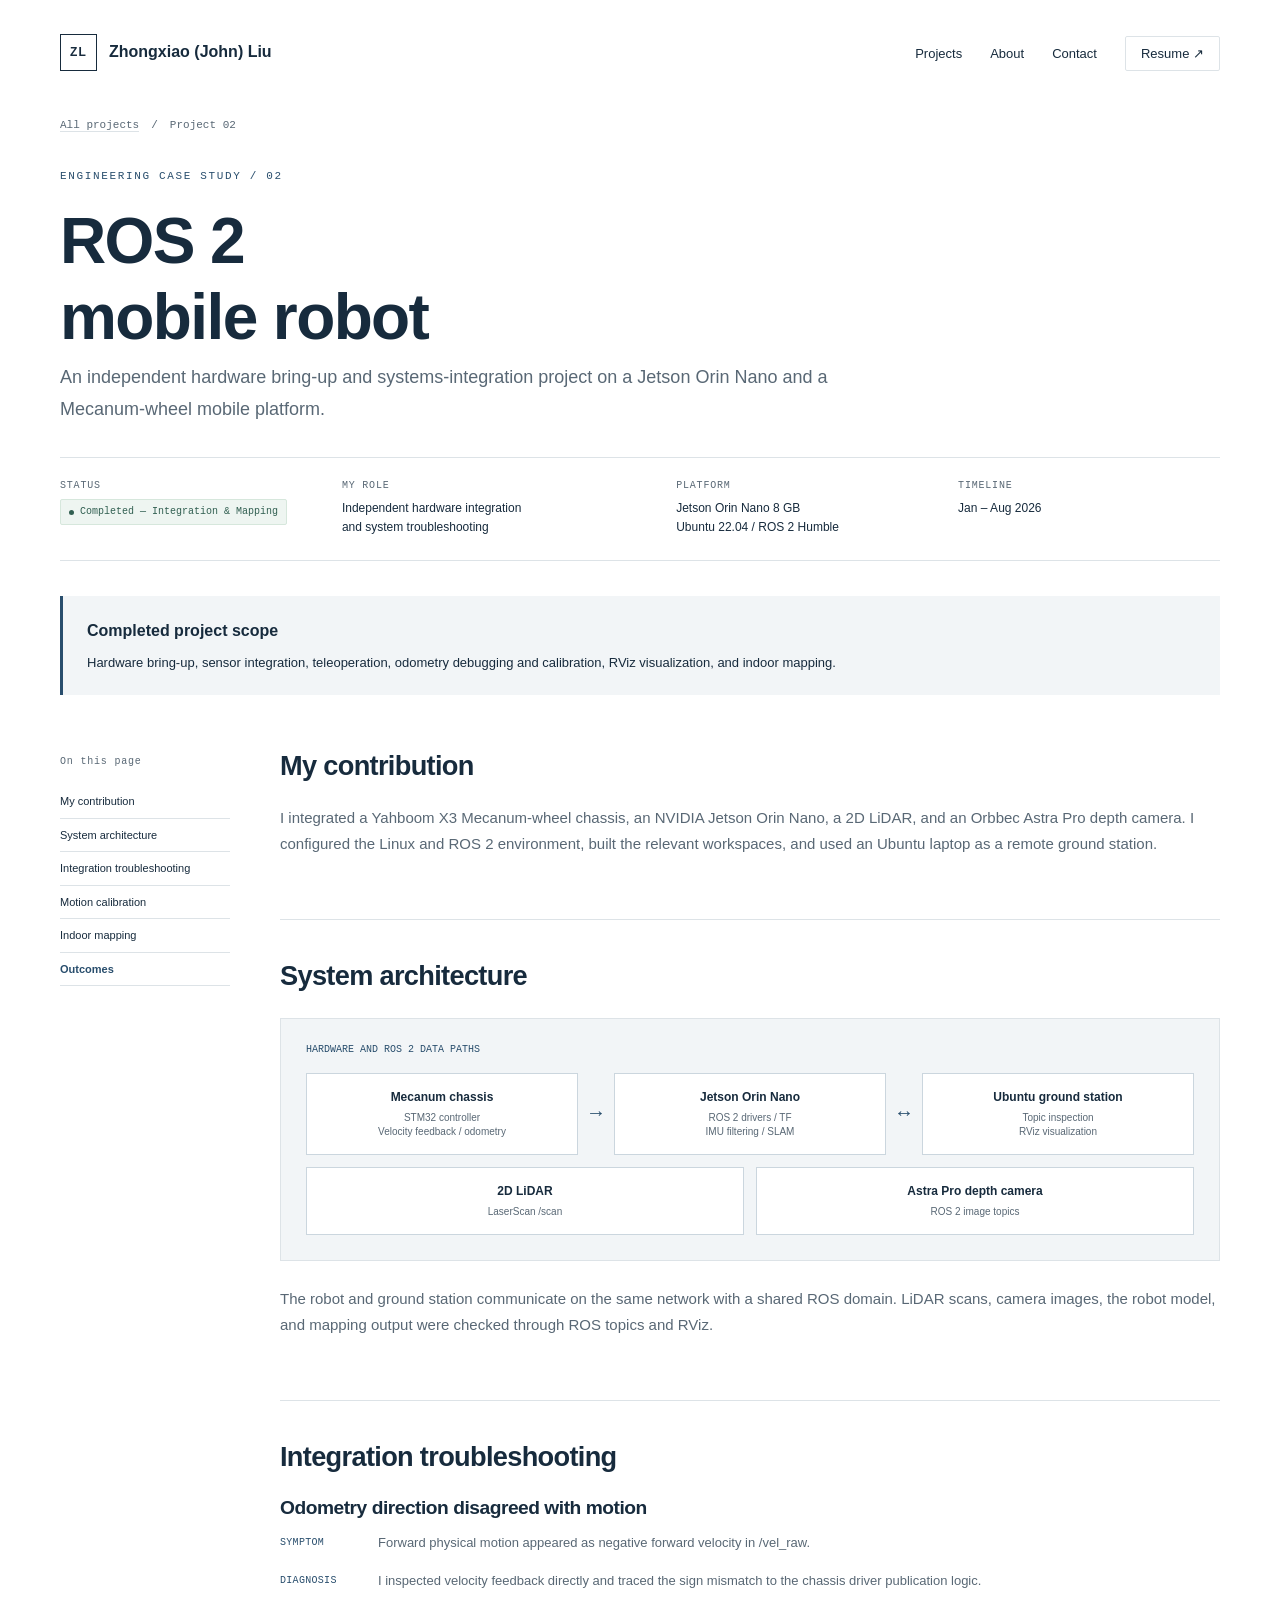
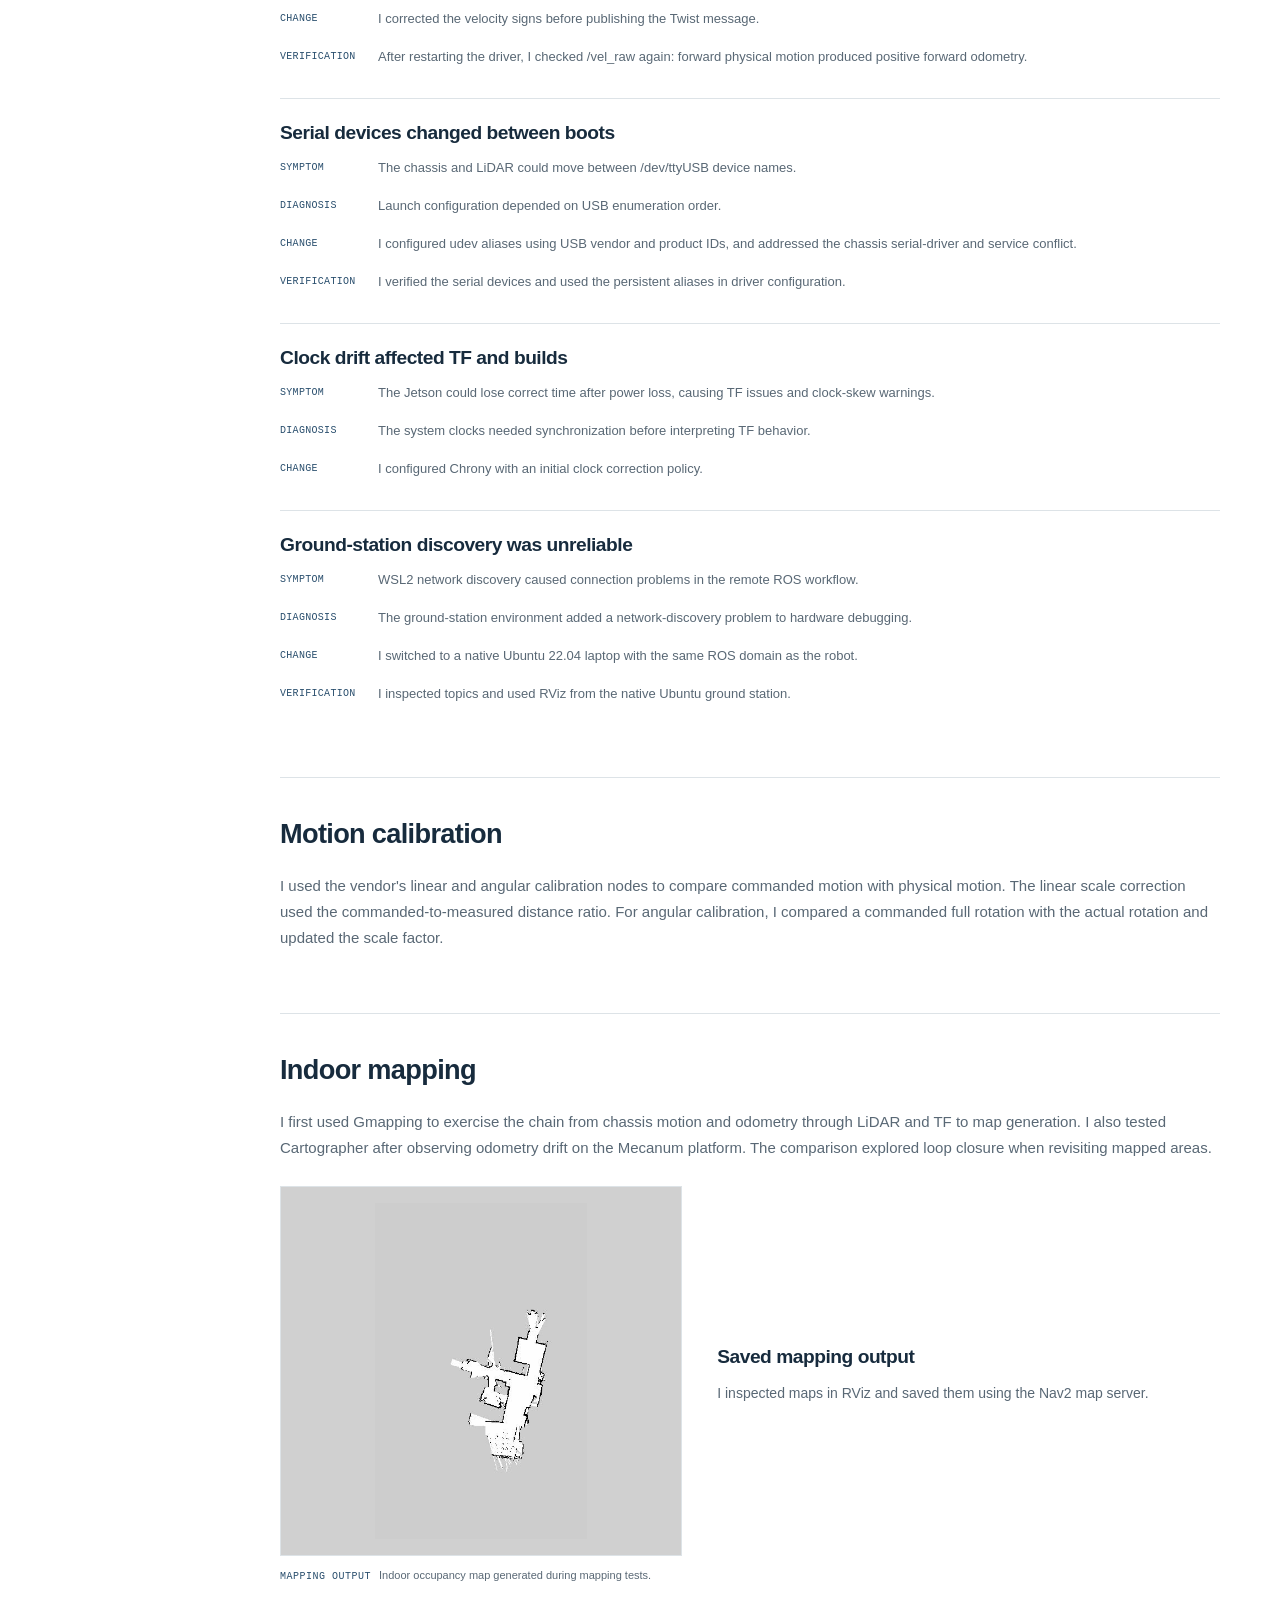
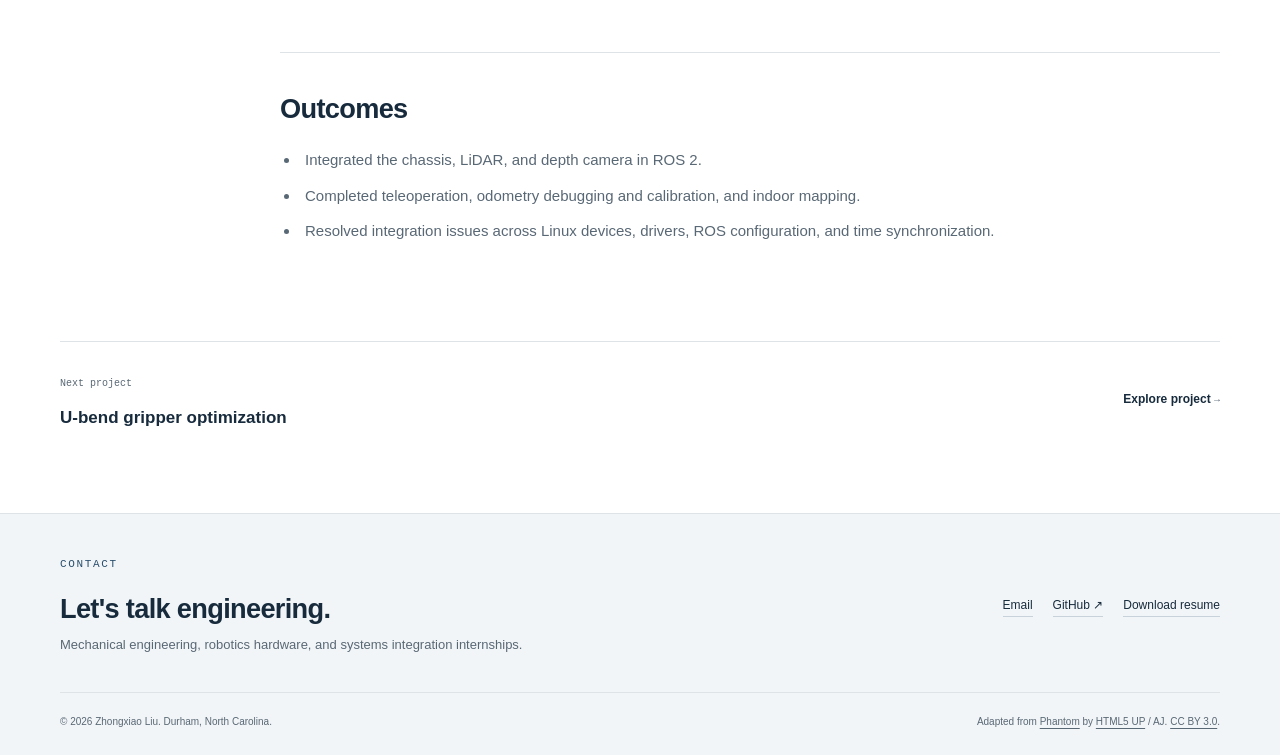
==== ros-mobile-robot.html @ 28c9bb77 "Initial webpage Initial personal webpage" ====
<!DOCTYPE html>
<!-- Adapted from Phantom by HTML5 UP / AJ. CC BY 3.0. See LICENSE.txt. -->
<html lang="en">
<head>
  <meta charset="utf-8">
  <meta name="viewport" content="width=device-width, initial-scale=1">
  <meta name="description" content="Independent Jetson and ROS 2 hardware integration, odometry troubleshooting, motion calibration, and indoor SLAM. Bring-up and mapping completed.">
  <meta name="theme-color" content="#172b3d">
  <title>ROS 2 Mobile Robot | Zhongxiao Liu</title>
  <link rel="icon" type="image/svg+xml" href="assets/images/favicon.svg">
  <link rel="stylesheet" href="assets/css/main.css">
  <link rel="stylesheet" href="assets/css/portfolio.css">
  <noscript><link rel="stylesheet" href="assets/css/noscript.css"></noscript>
</head>
<body class="is-preload">
<a class="skip-link" href="#main">Skip to content</a>
<div id="wrapper">
  <header id="header"><div class="inner">
    <a href="index.html" class="logo" aria-label="Zhongxiao Liu, home"><span class="monogram" aria-hidden="true">ZL</span><span>Zhongxiao (John) Liu</span></a>
    <nav aria-label="Main navigation"><ul>
      <li class="desktop-link"><a href="index.html#projects">Projects</a></li>
      <li class="desktop-link"><a href="index.html#about">About</a></li>
      <li class="desktop-link"><a href="#contact">Contact</a></li>
      <li><a class="resume-link" href="Zhongxiao-Liu-Resume.pdf" target="_blank" rel="noopener">Resume <span aria-hidden="true">↗</span></a></li>
      <li class="mobile-menu"><a href="#menu">Menu</a></li>
    </ul></nav>
  </div></header>
  <nav id="menu" aria-label="Mobile navigation"><h2>Explore</h2><ul>
    <li><a href="index.html#projects">Selected projects</a></li><li><a href="safety-valve.html">Safety valve test platform</a></li>
    <li><a href="ros-mobile-robot.html">ROS 2 mobile robot</a></li><li><a href="u-bend-gripper.html">U-bend gripper optimization</a></li>
    <li><a href="safestep.html">SafeStep</a></li><li><a href="index.html#about">About</a></li>
    <li><a href="mailto:zhongxiao.liu@duke.edu">Email me</a></li>
  </ul></nav>
  <main id="main"><div class="inner"><div class="breadcrumb"><a href="index.html#projects">All projects</a><span aria-hidden="true">/</span><span>Project 02</span></div><header class="case-heading"><span class="eyebrow">Engineering case study / 02</span><h1>ROS 2<br>mobile robot</h1><p>An independent hardware bring-up and systems-integration project on a Jetson Orin Nano and a Mecanum-wheel mobile platform.</p></header><dl class="project-facts"><div><dt>Status</dt><dd><span class="status">Completed — Integration &amp; Mapping</span></dd></div><div><dt>My role</dt><dd>Independent hardware integration<br>and system troubleshooting</dd></div><div><dt>Platform</dt><dd>Jetson Orin Nano 8 GB<br>Ubuntu 22.04 / ROS 2 Humble</dd></div><div><dt>Timeline</dt><dd>Jan – Aug 2026</dd></div></dl><div class="note"><strong>Completed project scope</strong><p>Hardware bring-up, sensor integration, teleoperation, odometry debugging and calibration, RViz visualization, and indoor mapping.</p></div><div class="case-layout"><aside class="case-nav" aria-label="On this page"><span>On this page</span><a href="#contribution">My contribution</a><a href="#architecture">System architecture</a><a href="#debugging">Integration troubleshooting</a><a href="#calibration">Motion calibration</a><a href="#mapping">Indoor mapping</a><a href="#outcome">Outcomes</a></aside><div class="case-body"><section id="contribution" class="case-section"><h2>My contribution</h2><p>I integrated a Yahboom X3 Mecanum-wheel chassis, an NVIDIA Jetson Orin Nano, a 2D LiDAR, and an Orbbec Astra Pro depth camera. I configured the Linux and ROS 2 environment, built the relevant workspaces, and used an Ubuntu laptop as a remote ground station.</p></section><section id="architecture" class="case-section"><h2>System architecture</h2><div class="architecture"><div class="architecture-label">HARDWARE AND ROS 2 DATA PATHS</div><div class="system-flow"><div class="system-node"><strong>Mecanum chassis</strong><span>STM32 controller<br>Velocity feedback / odometry</span></div><span class="flow-separator" aria-hidden="true">→</span><div class="system-node"><strong>Jetson Orin Nano</strong><span>ROS 2 drivers / TF<br>IMU filtering / SLAM</span></div><span class="flow-separator" aria-hidden="true">↔</span><div class="system-node"><strong>Ubuntu ground station</strong><span>Topic inspection<br>RViz visualization</span></div></div><div class="system-flow" style="margin-top:12px"><div class="system-node"><strong>2D LiDAR</strong><span>LaserScan /scan</span></div><div class="system-node"><strong>Astra Pro depth camera</strong><span>ROS 2 image topics</span></div></div></div><p>The robot and ground station communicate on the same network with a shared ROS domain. LiDAR scans, camera images, the robot model, and mapping output were checked through ROS topics and RViz.</p></section><section id="debugging" class="case-section"><h2>Integration troubleshooting</h2><article class="debug-step"><h3>Odometry direction disagreed with motion</h3><dl><dt>Symptom</dt><dd>Forward physical motion appeared as negative forward velocity in /vel_raw.</dd><dt>Diagnosis</dt><dd>I inspected velocity feedback directly and traced the sign mismatch to the chassis driver publication logic.</dd><dt>Change</dt><dd>I corrected the velocity signs before publishing the Twist message.</dd><dt>Verification</dt><dd>After restarting the driver, I checked /vel_raw again: forward physical motion produced positive forward odometry.</dd></dl></article><article class="debug-step"><h3>Serial devices changed between boots</h3><dl><dt>Symptom</dt><dd>The chassis and LiDAR could move between /dev/ttyUSB device names.</dd><dt>Diagnosis</dt><dd>Launch configuration depended on USB enumeration order.</dd><dt>Change</dt><dd>I configured udev aliases using USB vendor and product IDs, and addressed the chassis serial-driver and service conflict.</dd><dt>Verification</dt><dd>I verified the serial devices and used the persistent aliases in driver configuration.</dd></dl></article><article class="debug-step"><h3>Clock drift affected TF and builds</h3><dl><dt>Symptom</dt><dd>The Jetson could lose correct time after power loss, causing TF issues and clock-skew warnings.</dd><dt>Diagnosis</dt><dd>The system clocks needed synchronization before interpreting TF behavior.</dd><dt>Change</dt><dd>I configured Chrony with an initial clock correction policy.</dd></dl></article><article class="debug-step"><h3>Ground-station discovery was unreliable</h3><dl><dt>Symptom</dt><dd>WSL2 network discovery caused connection problems in the remote ROS workflow.</dd><dt>Diagnosis</dt><dd>The ground-station environment added a network-discovery problem to hardware debugging.</dd><dt>Change</dt><dd>I switched to a native Ubuntu 22.04 laptop with the same ROS domain as the robot.</dd><dt>Verification</dt><dd>I inspected topics and used RViz from the native Ubuntu ground station.</dd></dl></article></section><section id="calibration" class="case-section"><h2>Motion calibration</h2><p>I used the vendor's linear and angular calibration nodes to compare commanded motion with physical motion. The linear scale correction used the commanded-to-measured distance ratio. For angular calibration, I compared a commanded full rotation with the actual rotation and updated the scale factor.</p></section><section id="mapping" class="case-section"><h2>Indoor mapping</h2><p>I first used Gmapping to exercise the chain from chassis motion and odometry through LiDAR and TF to map generation. I also tested Cartographer after observing odometry drift on the Mecanum platform. The comparison explored loop closure when revisiting mapped areas.</p><div class="map-result"><figure class=""><a class="image-frame" href="assets/images/indoor-map.jpg" data-lightbox aria-label="Enlarge: Saved grayscale occupancy map from the indoor robot mapping project"><img src="assets/images/indoor-map.jpg" alt="Saved grayscale occupancy map from the indoor robot mapping project" loading="lazy" decoding="async"></a><figcaption><span class="evidence-label">Mapping output</span>Indoor occupancy map generated during mapping tests.</figcaption></figure><div><h3>Saved mapping output</h3><p>I inspected maps in RViz and saved them using the Nav2 map server.</p></div></div></section><section id="outcome" class="case-section"><h2>Outcomes</h2><ul><li>Integrated the chassis, LiDAR, and depth camera in ROS 2.</li><li>Completed teleoperation, odometry debugging and calibration, and indoor mapping.</li><li>Resolved integration issues across Linux devices, drivers, ROS configuration, and time synchronization.</li></ul></section></div></div><div class="next-project"><div><span>Next project</span><strong>U-bend gripper optimization</strong></div><a href="u-bend-gripper.html">Explore project <span aria-hidden="true">→</span></a></div></div></main>
  <footer id="footer"><div class="inner">
    <div class="footer-main" id="contact"><div><span class="eyebrow">Contact</span><h2>Let's talk engineering.</h2><p>Mechanical engineering, robotics hardware, and systems integration internships.</p></div>
      <div class="footer-links"><a href="mailto:zhongxiao.liu@duke.edu">Email</a><a href="https://github.com/liu-cool-cmd" target="_blank" rel="noopener">GitHub <span aria-hidden="true">↗</span></a><a href="Zhongxiao-Liu-Resume.pdf" download>Download resume</a></div>
    </div>
    <div class="footer-bottom"><span>© 2026 Zhongxiao Liu. Durham, North Carolina.</span><span>Adapted from <a href="https://html5up.net/phantom" target="_blank" rel="noopener">Phantom</a> by <a href="https://html5up.net" target="_blank" rel="noopener">HTML5 UP</a> / AJ. <a href="https://html5up.net/license" target="_blank" rel="noopener">CC BY 3.0</a>.</span></div>
  </div></footer>
</div>
<dialog class="lightbox" aria-label="Expanded project image"><div class="lightbox-content"><button type="button" aria-label="Close expanded image">Close ×</button><img alt=""><p class="lightbox-caption"></p></div></dialog>
<script src="assets/js/jquery.min.js"></script><script src="assets/js/browser.min.js"></script><script src="assets/js/breakpoints.min.js"></script><script src="assets/js/util.js"></script><script src="assets/js/main.js"></script><script src="assets/js/portfolio.js"></script>
</body></html>
---- assets/css/main.css ----
@import url(fontawesome-all.min.css);
/* Original Phantom Google Fonts import disabled for an offline-capable preview. */

/*
	Phantom by HTML5 UP
	html5up.net | @ajlkn
	Free for personal and commercial use under the CCA 3.0 license (html5up.net/license)
*/

html, body, div, span, applet, object,
iframe, h1, h2, h3, h4, h5, h6, p, blockquote,
pre, a, abbr, acronym, address, big, cite,
code, del, dfn, em, img, ins, kbd, q, s, samp,
small, strike, strong, sub, sup, tt, var, b,
u, i, center, dl, dt, dd, ol, ul, li, fieldset,
form, label, legend, table, caption, tbody,
tfoot, thead, tr, th, td, article, aside,
canvas, details, embed, figure, figcaption,
footer, header, hgroup, menu, nav, output, ruby,
section, summary, time, mark, audio, video {
	margin: 0;
	padding: 0;
	border: 0;
	font-size: 100%;
	font: inherit;
	vertical-align: baseline;}

article, aside, details, figcaption, figure,
footer, header, hgroup, menu, nav, section {
	display: block;}

body {
	line-height: 1;
}

ol, ul {
	list-style: none;
}

blockquote, q {
	quotes: none;
}

	blockquote:before, blockquote:after, q:before, q:after {
		content: '';
		content: none;
	}

table {
	border-collapse: collapse;
	border-spacing: 0;
}

body {
	-webkit-text-size-adjust: none;
}

mark {
	background-color: transparent;
	color: inherit;
}

input::-moz-focus-inner {
	border: 0;
	padding: 0;
}

input, select, textarea {
	-moz-appearance: none;
	-webkit-appearance: none;
	-ms-appearance: none;
	appearance: none;
}

/* Basic */

	@-ms-viewport {
		width: device-width;
	}

	body {
		-ms-overflow-style: scrollbar;
	}

	@media screen and (max-width: 480px) {

		html, body {
			min-width: 320px;
		}

	}

	html {
		box-sizing: border-box;
	}

	*, *:before, *:after {
		box-sizing: inherit;
	}

	body {
		background: #ffffff;
	}

		body.is-preload *, body.is-preload *:before, body.is-preload *:after {
			-moz-animation: none !important;
			-webkit-animation: none !important;
			-ms-animation: none !important;
			animation: none !important;
			-moz-transition: none !important;
			-webkit-transition: none !important;
			-ms-transition: none !important;
			transition: none !important;
		}

/* Type */

	body, input, select, textarea {
		color: #585858;
		font-family: "Source Sans Pro", Helvetica, sans-serif;
		font-size: 16pt;
		font-weight: 300;
		line-height: 1.75;
	}

		@media screen and (max-width: 1680px) {

			body, input, select, textarea {
				font-size: 14pt;
			}

		}

		@media screen and (max-width: 1280px) {

			body, input, select, textarea {
				font-size: 12pt;
			}

		}

	a {
		-moz-transition: border-bottom-color 0.2s ease, color 0.2s ease;
		-webkit-transition: border-bottom-color 0.2s ease, color 0.2s ease;
		-ms-transition: border-bottom-color 0.2s ease, color 0.2s ease;
		transition: border-bottom-color 0.2s ease, color 0.2s ease;
		text-decoration: none;
		color: #585858;
		border-bottom: dotted 1px rgba(88, 88, 88, 0.5);
	}

		a:hover {
			border-bottom-color: transparent;
			color: #f2849e !important;
		}

	strong, b {
		font-weight: 900;
	}

	em, i {
		font-style: italic;
	}

	p {
		margin: 0 0 2em 0;
	}

	h1 {
		font-size: 2.75em;
		font-weight: 700;
		line-height: 1.3;
		margin: 0 0 1em 0;
		letter-spacing: -0.035em;
	}

		h1 a {
			color: inherit;
		}

		@media screen and (max-width: 736px) {

			h1 {
				font-size: 2em;
				margin: 0 0 1em 0;
			}

		}

		@media screen and (max-width: 360px) {

			h1 {
				font-size: 1.75em;
			}

		}

	h2, h3, h4, h5, h6 {
		font-weight: 900;
		line-height: 1.5;
		margin: 0 0 2em 0;
		text-transform: uppercase;
		letter-spacing: 0.35em;
	}

		h2 a, h3 a, h4 a, h5 a, h6 a {
			color: inherit;
		}

	h2 {
		font-size: 1.1em;
	}

	h3 {
		font-size: 1em;
	}

	h4 {
		font-size: 0.8em;
	}

	h5 {
		font-size: 0.8em;
	}

	h6 {
		font-size: 0.8em;
	}

	@media screen and (max-width: 980px) {

		h1 br, h2 br, h3 br, h4 br, h5 br, h6 br {
			display: none;
		}

	}

	@media screen and (max-width: 736px) {

		h2 {
			font-size: 1em;
		}

		h3 {
			font-size: 0.8em;
		}

	}

	sub {
		font-size: 0.8em;
		position: relative;
		top: 0.5em;
	}

	sup {
		font-size: 0.8em;
		position: relative;
		top: -0.5em;
	}

	blockquote {
		border-left: solid 4px #c9c9c9;
		font-style: italic;
		margin: 0 0 2em 0;
		padding: 0.5em 0 0.5em 2em;
	}

	code {
		background: rgba(144, 144, 144, 0.075);
		border-radius: 4px;
		border: solid 1px #c9c9c9;
		font-family: "Courier New", monospace;
		font-size: 0.9em;
		margin: 0 0.25em;
		padding: 0.25em 0.65em;
	}

	pre {
		-webkit-overflow-scrolling: touch;
		font-family: "Courier New", monospace;
		font-size: 0.9em;
		margin: 0 0 2em 0;
	}

		pre code {
			display: block;
			line-height: 1.75;
			padding: 1em 1.5em;
			overflow-x: auto;
		}

	hr {
		border: 0;
		border-bottom: solid 1px #c9c9c9;
		margin: 2em 0;
	}

		hr.major {
			margin: 3em 0;
		}

	.align-left {
		text-align: left;
	}

	.align-center {
		text-align: center;
	}

	.align-right {
		text-align: right;
	}

/* Row */

	.row {
		display: flex;
		flex-wrap: wrap;
		box-sizing: border-box;
		align-items: stretch;
	}

		.row > * {
			box-sizing: border-box;
		}

		.row.gtr-uniform > * > :last-child {
			margin-bottom: 0;
		}

		.row.aln-left {
			justify-content: flex-start;
		}

		.row.aln-center {
			justify-content: center;
		}

		.row.aln-right {
			justify-content: flex-end;
		}

		.row.aln-top {
			align-items: flex-start;
		}

		.row.aln-middle {
			align-items: center;
		}

		.row.aln-bottom {
			align-items: flex-end;
		}

		.row > .imp {
			order: -1;
		}

		.row > .col-1 {
			width: 8.33333%;
		}

		.row > .off-1 {
			margin-left: 8.33333%;
		}

		.row > .col-2 {
			width: 16.66667%;
		}

		.row > .off-2 {
			margin-left: 16.66667%;
		}

		.row > .col-3 {
			width: 25%;
		}

		.row > .off-3 {
			margin-left: 25%;
		}

		.row > .col-4 {
			width: 33.33333%;
		}

		.row > .off-4 {
			margin-left: 33.33333%;
		}

		.row > .col-5 {
			width: 41.66667%;
		}

		.row > .off-5 {
			margin-left: 41.66667%;
		}

		.row > .col-6 {
			width: 50%;
		}

		.row > .off-6 {
			margin-left: 50%;
		}

		.row > .col-7 {
			width: 58.33333%;
		}

		.row > .off-7 {
			margin-left: 58.33333%;
		}

		.row > .col-8 {
			width: 66.66667%;
		}

		.row > .off-8 {
			margin-left: 66.66667%;
		}

		.row > .col-9 {
			width: 75%;
		}

		.row > .off-9 {
			margin-left: 75%;
		}

		.row > .col-10 {
			width: 83.33333%;
		}

		.row > .off-10 {
			margin-left: 83.33333%;
		}

		.row > .col-11 {
			width: 91.66667%;
		}

		.row > .off-11 {
			margin-left: 91.66667%;
		}

		.row > .col-12 {
			width: 100%;
		}

		.row > .off-12 {
			margin-left: 100%;
		}

		.row.gtr-0 {
			margin-top: 0;
			margin-left: 0em;
		}

			.row.gtr-0 > * {
				padding: 0 0 0 0em;
			}

			.row.gtr-0.gtr-uniform {
				margin-top: 0em;
			}

				.row.gtr-0.gtr-uniform > * {
					padding-top: 0em;
				}

		.row.gtr-25 {
			margin-top: 0;
			margin-left: -0.5em;
		}

			.row.gtr-25 > * {
				padding: 0 0 0 0.5em;
			}

			.row.gtr-25.gtr-uniform {
				margin-top: -0.5em;
			}

				.row.gtr-25.gtr-uniform > * {
					padding-top: 0.5em;
				}

		.row.gtr-50 {
			margin-top: 0;
			margin-left: -1em;
		}

			.row.gtr-50 > * {
				padding: 0 0 0 1em;
			}

			.row.gtr-50.gtr-uniform {
				margin-top: -1em;
			}

				.row.gtr-50.gtr-uniform > * {
					padding-top: 1em;
				}

		.row {
			margin-top: 0;
			margin-left: -2em;
		}

			.row > * {
				padding: 0 0 0 2em;
			}

			.row.gtr-uniform {
				margin-top: -2em;
			}

				.row.gtr-uniform > * {
					padding-top: 2em;
				}

		.row.gtr-150 {
			margin-top: 0;
			margin-left: -3em;
		}

			.row.gtr-150 > * {
				padding: 0 0 0 3em;
			}

			.row.gtr-150.gtr-uniform {
				margin-top: -3em;
			}

				.row.gtr-150.gtr-uniform > * {
					padding-top: 3em;
				}

		.row.gtr-200 {
			margin-top: 0;
			margin-left: -4em;
		}

			.row.gtr-200 > * {
				padding: 0 0 0 4em;
			}

			.row.gtr-200.gtr-uniform {
				margin-top: -4em;
			}

				.row.gtr-200.gtr-uniform > * {
					padding-top: 4em;
				}

		@media screen and (max-width: 1680px) {

			.row {
				display: flex;
				flex-wrap: wrap;
				box-sizing: border-box;
				align-items: stretch;
			}

				.row > * {
					box-sizing: border-box;
				}

				.row.gtr-uniform > * > :last-child {
					margin-bottom: 0;
				}

				.row.aln-left {
					justify-content: flex-start;
				}

				.row.aln-center {
					justify-content: center;
				}

				.row.aln-right {
					justify-content: flex-end;
				}

				.row.aln-top {
					align-items: flex-start;
				}

				.row.aln-middle {
					align-items: center;
				}

				.row.aln-bottom {
					align-items: flex-end;
				}

				.row > .imp-xlarge {
					order: -1;
				}

				.row > .col-1-xlarge {
					width: 8.33333%;
				}

				.row > .off-1-xlarge {
					margin-left: 8.33333%;
				}

				.row > .col-2-xlarge {
					width: 16.66667%;
				}

				.row > .off-2-xlarge {
					margin-left: 16.66667%;
				}

				.row > .col-3-xlarge {
					width: 25%;
				}

				.row > .off-3-xlarge {
					margin-left: 25%;
				}

				.row > .col-4-xlarge {
					width: 33.33333%;
				}

				.row > .off-4-xlarge {
					margin-left: 33.33333%;
				}

				.row > .col-5-xlarge {
					width: 41.66667%;
				}

				.row > .off-5-xlarge {
					margin-left: 41.66667%;
				}

				.row > .col-6-xlarge {
					width: 50%;
				}

				.row > .off-6-xlarge {
					margin-left: 50%;
				}

				.row > .col-7-xlarge {
					width: 58.33333%;
				}

				.row > .off-7-xlarge {
					margin-left: 58.33333%;
				}

				.row > .col-8-xlarge {
					width: 66.66667%;
				}

				.row > .off-8-xlarge {
					margin-left: 66.66667%;
				}

				.row > .col-9-xlarge {
					width: 75%;
				}

				.row > .off-9-xlarge {
					margin-left: 75%;
				}

				.row > .col-10-xlarge {
					width: 83.33333%;
				}

				.row > .off-10-xlarge {
					margin-left: 83.33333%;
				}

				.row > .col-11-xlarge {
					width: 91.66667%;
				}

				.row > .off-11-xlarge {
					margin-left: 91.66667%;
				}

				.row > .col-12-xlarge {
					width: 100%;
				}

				.row > .off-12-xlarge {
					margin-left: 100%;
				}

				.row.gtr-0 {
					margin-top: 0;
					margin-left: 0em;
				}

					.row.gtr-0 > * {
						padding: 0 0 0 0em;
					}

					.row.gtr-0.gtr-uniform {
						margin-top: 0em;
					}

						.row.gtr-0.gtr-uniform > * {
							padding-top: 0em;
						}

				.row.gtr-25 {
					margin-top: 0;
					margin-left: -0.5em;
				}

					.row.gtr-25 > * {
						padding: 0 0 0 0.5em;
					}

					.row.gtr-25.gtr-uniform {
						margin-top: -0.5em;
					}

						.row.gtr-25.gtr-uniform > * {
							padding-top: 0.5em;
						}

				.row.gtr-50 {
					margin-top: 0;
					margin-left: -1em;
				}

					.row.gtr-50 > * {
						padding: 0 0 0 1em;
					}

					.row.gtr-50.gtr-uniform {
						margin-top: -1em;
					}

						.row.gtr-50.gtr-uniform > * {
							padding-top: 1em;
						}

				.row {
					margin-top: 0;
					margin-left: -2em;
				}

					.row > * {
						padding: 0 0 0 2em;
					}

					.row.gtr-uniform {
						margin-top: -2em;
					}

						.row.gtr-uniform > * {
							padding-top: 2em;
						}

				.row.gtr-150 {
					margin-top: 0;
					margin-left: -3em;
				}

					.row.gtr-150 > * {
						padding: 0 0 0 3em;
					}

					.row.gtr-150.gtr-uniform {
						margin-top: -3em;
					}

						.row.gtr-150.gtr-uniform > * {
							padding-top: 3em;
						}

				.row.gtr-200 {
					margin-top: 0;
					margin-left: -4em;
				}

					.row.gtr-200 > * {
						padding: 0 0 0 4em;
					}

					.row.gtr-200.gtr-uniform {
						margin-top: -4em;
					}

						.row.gtr-200.gtr-uniform > * {
							padding-top: 4em;
						}

		}

		@media screen and (max-width: 1280px) {

			.row {
				display: flex;
				flex-wrap: wrap;
				box-sizing: border-box;
				align-items: stretch;
			}

				.row > * {
					box-sizing: border-box;
				}

				.row.gtr-uniform > * > :last-child {
					margin-bottom: 0;
				}

				.row.aln-left {
					justify-content: flex-start;
				}

				.row.aln-center {
					justify-content: center;
				}

				.row.aln-right {
					justify-content: flex-end;
				}

				.row.aln-top {
					align-items: flex-start;
				}

				.row.aln-middle {
					align-items: center;
				}

				.row.aln-bottom {
					align-items: flex-end;
				}

				.row > .imp-large {
					order: -1;
				}

				.row > .col-1-large {
					width: 8.33333%;
				}

				.row > .off-1-large {
					margin-left: 8.33333%;
				}

				.row > .col-2-large {
					width: 16.66667%;
				}

				.row > .off-2-large {
					margin-left: 16.66667%;
				}

				.row > .col-3-large {
					width: 25%;
				}

				.row > .off-3-large {
					margin-left: 25%;
				}

				.row > .col-4-large {
					width: 33.33333%;
				}

				.row > .off-4-large {
					margin-left: 33.33333%;
				}

				.row > .col-5-large {
					width: 41.66667%;
				}

				.row > .off-5-large {
					margin-left: 41.66667%;
				}

				.row > .col-6-large {
					width: 50%;
				}

				.row > .off-6-large {
					margin-left: 50%;
				}

				.row > .col-7-large {
					width: 58.33333%;
				}

				.row > .off-7-large {
					margin-left: 58.33333%;
				}

				.row > .col-8-large {
					width: 66.66667%;
				}

				.row > .off-8-large {
					margin-left: 66.66667%;
				}

				.row > .col-9-large {
					width: 75%;
				}

				.row > .off-9-large {
					margin-left: 75%;
				}

				.row > .col-10-large {
					width: 83.33333%;
				}

				.row > .off-10-large {
					margin-left: 83.33333%;
				}

				.row > .col-11-large {
					width: 91.66667%;
				}

				.row > .off-11-large {
					margin-left: 91.66667%;
				}

				.row > .col-12-large {
					width: 100%;
				}

				.row > .off-12-large {
					margin-left: 100%;
				}

				.row.gtr-0 {
					margin-top: 0;
					margin-left: 0em;
				}

					.row.gtr-0 > * {
						padding: 0 0 0 0em;
					}

					.row.gtr-0.gtr-uniform {
						margin-top: 0em;
					}

						.row.gtr-0.gtr-uniform > * {
							padding-top: 0em;
						}

				.row.gtr-25 {
					margin-top: 0;
					margin-left: -0.5em;
				}

					.row.gtr-25 > * {
						padding: 0 0 0 0.5em;
					}

					.row.gtr-25.gtr-uniform {
						margin-top: -0.5em;
					}

						.row.gtr-25.gtr-uniform > * {
							padding-top: 0.5em;
						}

				.row.gtr-50 {
					margin-top: 0;
					margin-left: -1em;
				}

					.row.gtr-50 > * {
						padding: 0 0 0 1em;
					}

					.row.gtr-50.gtr-uniform {
						margin-top: -1em;
					}

						.row.gtr-50.gtr-uniform > * {
							padding-top: 1em;
						}

				.row {
					margin-top: 0;
					margin-left: -2em;
				}

					.row > * {
						padding: 0 0 0 2em;
					}

					.row.gtr-uniform {
						margin-top: -2em;
					}

						.row.gtr-uniform > * {
							padding-top: 2em;
						}

				.row.gtr-150 {
					margin-top: 0;
					margin-left: -3em;
				}

					.row.gtr-150 > * {
						padding: 0 0 0 3em;
					}

					.row.gtr-150.gtr-uniform {
						margin-top: -3em;
					}

						.row.gtr-150.gtr-uniform > * {
							padding-top: 3em;
						}

				.row.gtr-200 {
					margin-top: 0;
					margin-left: -4em;
				}

					.row.gtr-200 > * {
						padding: 0 0 0 4em;
					}

					.row.gtr-200.gtr-uniform {
						margin-top: -4em;
					}

						.row.gtr-200.gtr-uniform > * {
							padding-top: 4em;
						}

		}

		@media screen and (max-width: 980px) {

			.row {
				display: flex;
				flex-wrap: wrap;
				box-sizing: border-box;
				align-items: stretch;
			}

				.row > * {
					box-sizing: border-box;
				}

				.row.gtr-uniform > * > :last-child {
					margin-bottom: 0;
				}

				.row.aln-left {
					justify-content: flex-start;
				}

				.row.aln-center {
					justify-content: center;
				}

				.row.aln-right {
					justify-content: flex-end;
				}

				.row.aln-top {
					align-items: flex-start;
				}

				.row.aln-middle {
					align-items: center;
				}

				.row.aln-bottom {
					align-items: flex-end;
				}

				.row > .imp-medium {
					order: -1;
				}

				.row > .col-1-medium {
					width: 8.33333%;
				}

				.row > .off-1-medium {
					margin-left: 8.33333%;
				}

				.row > .col-2-medium {
					width: 16.66667%;
				}

				.row > .off-2-medium {
					margin-left: 16.66667%;
				}

				.row > .col-3-medium {
					width: 25%;
				}

				.row > .off-3-medium {
					margin-left: 25%;
				}

				.row > .col-4-medium {
					width: 33.33333%;
				}

				.row > .off-4-medium {
					margin-left: 33.33333%;
				}

				.row > .col-5-medium {
					width: 41.66667%;
				}

				.row > .off-5-medium {
					margin-left: 41.66667%;
				}

				.row > .col-6-medium {
					width: 50%;
				}

				.row > .off-6-medium {
					margin-left: 50%;
				}

				.row > .col-7-medium {
					width: 58.33333%;
				}

				.row > .off-7-medium {
					margin-left: 58.33333%;
				}

				.row > .col-8-medium {
					width: 66.66667%;
				}

				.row > .off-8-medium {
					margin-left: 66.66667%;
				}

				.row > .col-9-medium {
					width: 75%;
				}

				.row > .off-9-medium {
					margin-left: 75%;
				}

				.row > .col-10-medium {
					width: 83.33333%;
				}

				.row > .off-10-medium {
					margin-left: 83.33333%;
				}

				.row > .col-11-medium {
					width: 91.66667%;
				}

				.row > .off-11-medium {
					margin-left: 91.66667%;
				}

				.row > .col-12-medium {
					width: 100%;
				}

				.row > .off-12-medium {
					margin-left: 100%;
				}

				.row.gtr-0 {
					margin-top: 0;
					margin-left: 0em;
				}

					.row.gtr-0 > * {
						padding: 0 0 0 0em;
					}

					.row.gtr-0.gtr-uniform {
						margin-top: 0em;
					}

						.row.gtr-0.gtr-uniform > * {
							padding-top: 0em;
						}

				.row.gtr-25 {
					margin-top: 0;
					margin-left: -0.375em;
				}

					.row.gtr-25 > * {
						padding: 0 0 0 0.375em;
					}

					.row.gtr-25.gtr-uniform {
						margin-top: -0.375em;
					}

						.row.gtr-25.gtr-uniform > * {
							padding-top: 0.375em;
						}

				.row.gtr-50 {
					margin-top: 0;
					margin-left: -0.75em;
				}

					.row.gtr-50 > * {
						padding: 0 0 0 0.75em;
					}

					.row.gtr-50.gtr-uniform {
						margin-top: -0.75em;
					}

						.row.gtr-50.gtr-uniform > * {
							padding-top: 0.75em;
						}

				.row {
					margin-top: 0;
					margin-left: -1.5em;
				}

					.row > * {
						padding: 0 0 0 1.5em;
					}

					.row.gtr-uniform {
						margin-top: -1.5em;
					}

						.row.gtr-uniform > * {
							padding-top: 1.5em;
						}

				.row.gtr-150 {
					margin-top: 0;
					margin-left: -2.25em;
				}

					.row.gtr-150 > * {
						padding: 0 0 0 2.25em;
					}

					.row.gtr-150.gtr-uniform {
						margin-top: -2.25em;
					}

						.row.gtr-150.gtr-uniform > * {
							padding-top: 2.25em;
						}

				.row.gtr-200 {
					margin-top: 0;
					margin-left: -3em;
				}

					.row.gtr-200 > * {
						padding: 0 0 0 3em;
					}

					.row.gtr-200.gtr-uniform {
						margin-top: -3em;
					}

						.row.gtr-200.gtr-uniform > * {
							padding-top: 3em;
						}

		}

		@media screen and (max-width: 736px) {

			.row {
				display: flex;
				flex-wrap: wrap;
				box-sizing: border-box;
				align-items: stretch;
			}

				.row > * {
					box-sizing: border-box;
				}

				.row.gtr-uniform > * > :last-child {
					margin-bottom: 0;
				}

				.row.aln-left {
					justify-content: flex-start;
				}

				.row.aln-center {
					justify-content: center;
				}

				.row.aln-right {
					justify-content: flex-end;
				}

				.row.aln-top {
					align-items: flex-start;
				}

				.row.aln-middle {
					align-items: center;
				}

				.row.aln-bottom {
					align-items: flex-end;
				}

				.row > .imp-small {
					order: -1;
				}

				.row > .col-1-small {
					width: 8.33333%;
				}

				.row > .off-1-small {
					margin-left: 8.33333%;
				}

				.row > .col-2-small {
					width: 16.66667%;
				}

				.row > .off-2-small {
					margin-left: 16.66667%;
				}

				.row > .col-3-small {
					width: 25%;
				}

				.row > .off-3-small {
					margin-left: 25%;
				}

				.row > .col-4-small {
					width: 33.33333%;
				}

				.row > .off-4-small {
					margin-left: 33.33333%;
				}

				.row > .col-5-small {
					width: 41.66667%;
				}

				.row > .off-5-small {
					margin-left: 41.66667%;
				}

				.row > .col-6-small {
					width: 50%;
				}

				.row > .off-6-small {
					margin-left: 50%;
				}

				.row > .col-7-small {
					width: 58.33333%;
				}

				.row > .off-7-small {
					margin-left: 58.33333%;
				}

				.row > .col-8-small {
					width: 66.66667%;
				}

				.row > .off-8-small {
					margin-left: 66.66667%;
				}

				.row > .col-9-small {
					width: 75%;
				}

				.row > .off-9-small {
					margin-left: 75%;
				}

				.row > .col-10-small {
					width: 83.33333%;
				}

				.row > .off-10-small {
					margin-left: 83.33333%;
				}

				.row > .col-11-small {
					width: 91.66667%;
				}

				.row > .off-11-small {
					margin-left: 91.66667%;
				}

				.row > .col-12-small {
					width: 100%;
				}

				.row > .off-12-small {
					margin-left: 100%;
				}

				.row.gtr-0 {
					margin-top: 0;
					margin-left: 0em;
				}

					.row.gtr-0 > * {
						padding: 0 0 0 0em;
					}

					.row.gtr-0.gtr-uniform {
						margin-top: 0em;
					}

						.row.gtr-0.gtr-uniform > * {
							padding-top: 0em;
						}

				.row.gtr-25 {
					margin-top: 0;
					margin-left: -0.25em;
				}

					.row.gtr-25 > * {
						padding: 0 0 0 0.25em;
					}

					.row.gtr-25.gtr-uniform {
						margin-top: -0.25em;
					}

						.row.gtr-25.gtr-uniform > * {
							padding-top: 0.25em;
						}

				.row.gtr-50 {
					margin-top: 0;
					margin-left: -0.5em;
				}

					.row.gtr-50 > * {
						padding: 0 0 0 0.5em;
					}

					.row.gtr-50.gtr-uniform {
						margin-top: -0.5em;
					}

						.row.gtr-50.gtr-uniform > * {
							padding-top: 0.5em;
						}

				.row {
					margin-top: 0;
					margin-left: -1em;
				}

					.row > * {
						padding: 0 0 0 1em;
					}

					.row.gtr-uniform {
						margin-top: -1em;
					}

						.row.gtr-uniform > * {
							padding-top: 1em;
						}

				.row.gtr-150 {
					margin-top: 0;
					margin-left: -1.5em;
				}

					.row.gtr-150 > * {
						padding: 0 0 0 1.5em;
					}

					.row.gtr-150.gtr-uniform {
						margin-top: -1.5em;
					}

						.row.gtr-150.gtr-uniform > * {
							padding-top: 1.5em;
						}

				.row.gtr-200 {
					margin-top: 0;
					margin-left: -2em;
				}

					.row.gtr-200 > * {
						padding: 0 0 0 2em;
					}

					.row.gtr-200.gtr-uniform {
						margin-top: -2em;
					}

						.row.gtr-200.gtr-uniform > * {
							padding-top: 2em;
						}

		}

		@media screen and (max-width: 480px) {

			.row {
				display: flex;
				flex-wrap: wrap;
				box-sizing: border-box;
				align-items: stretch;
			}

				.row > * {
					box-sizing: border-box;
				}

				.row.gtr-uniform > * > :last-child {
					margin-bottom: 0;
				}

				.row.aln-left {
					justify-content: flex-start;
				}

				.row.aln-center {
					justify-content: center;
				}

				.row.aln-right {
					justify-content: flex-end;
				}

				.row.aln-top {
					align-items: flex-start;
				}

				.row.aln-middle {
					align-items: center;
				}

				.row.aln-bottom {
					align-items: flex-end;
				}

				.row > .imp-xsmall {
					order: -1;
				}

				.row > .col-1-xsmall {
					width: 8.33333%;
				}

				.row > .off-1-xsmall {
					margin-left: 8.33333%;
				}

				.row > .col-2-xsmall {
					width: 16.66667%;
				}

				.row > .off-2-xsmall {
					margin-left: 16.66667%;
				}

				.row > .col-3-xsmall {
					width: 25%;
				}

				.row > .off-3-xsmall {
					margin-left: 25%;
				}

				.row > .col-4-xsmall {
					width: 33.33333%;
				}

				.row > .off-4-xsmall {
					margin-left: 33.33333%;
				}

				.row > .col-5-xsmall {
					width: 41.66667%;
				}

				.row > .off-5-xsmall {
					margin-left: 41.66667%;
				}

				.row > .col-6-xsmall {
					width: 50%;
				}

				.row > .off-6-xsmall {
					margin-left: 50%;
				}

				.row > .col-7-xsmall {
					width: 58.33333%;
				}

				.row > .off-7-xsmall {
					margin-left: 58.33333%;
				}

				.row > .col-8-xsmall {
					width: 66.66667%;
				}

				.row > .off-8-xsmall {
					margin-left: 66.66667%;
				}

				.row > .col-9-xsmall {
					width: 75%;
				}

				.row > .off-9-xsmall {
					margin-left: 75%;
				}

				.row > .col-10-xsmall {
					width: 83.33333%;
				}

				.row > .off-10-xsmall {
					margin-left: 83.33333%;
				}

				.row > .col-11-xsmall {
					width: 91.66667%;
				}

				.row > .off-11-xsmall {
					margin-left: 91.66667%;
				}

				.row > .col-12-xsmall {
					width: 100%;
				}

				.row > .off-12-xsmall {
					margin-left: 100%;
				}

				.row.gtr-0 {
					margin-top: 0;
					margin-left: 0em;
				}

					.row.gtr-0 > * {
						padding: 0 0 0 0em;
					}

					.row.gtr-0.gtr-uniform {
						margin-top: 0em;
					}

						.row.gtr-0.gtr-uniform > * {
							padding-top: 0em;
						}

				.row.gtr-25 {
					margin-top: 0;
					margin-left: -0.25em;
				}

					.row.gtr-25 > * {
						padding: 0 0 0 0.25em;
					}

					.row.gtr-25.gtr-uniform {
						margin-top: -0.25em;
					}

						.row.gtr-25.gtr-uniform > * {
							padding-top: 0.25em;
						}

				.row.gtr-50 {
					margin-top: 0;
					margin-left: -0.5em;
				}

					.row.gtr-50 > * {
						padding: 0 0 0 0.5em;
					}

					.row.gtr-50.gtr-uniform {
						margin-top: -0.5em;
					}

						.row.gtr-50.gtr-uniform > * {
							padding-top: 0.5em;
						}

				.row {
					margin-top: 0;
					margin-left: -1em;
				}

					.row > * {
						padding: 0 0 0 1em;
					}

					.row.gtr-uniform {
						margin-top: -1em;
					}

						.row.gtr-uniform > * {
							padding-top: 1em;
						}

				.row.gtr-150 {
					margin-top: 0;
					margin-left: -1.5em;
				}

					.row.gtr-150 > * {
						padding: 0 0 0 1.5em;
					}

					.row.gtr-150.gtr-uniform {
						margin-top: -1.5em;
					}

						.row.gtr-150.gtr-uniform > * {
							padding-top: 1.5em;
						}

				.row.gtr-200 {
					margin-top: 0;
					margin-left: -2em;
				}

					.row.gtr-200 > * {
						padding: 0 0 0 2em;
					}

					.row.gtr-200.gtr-uniform {
						margin-top: -2em;
					}

						.row.gtr-200.gtr-uniform > * {
							padding-top: 2em;
						}

		}

/* Section/Article */

	section.special, article.special {
		text-align: center;
	}

	header p {
		margin-top: -1em;
	}

	@media screen and (max-width: 736px) {

		header p {
			margin-top: 0;
		}

	}

/* Icon */

	.icon {
		text-decoration: none;
		border-bottom: none;
		position: relative;
	}

		.icon:before {
			-moz-osx-font-smoothing: grayscale;
			-webkit-font-smoothing: antialiased;
			display: inline-block;
			font-style: normal;
			font-variant: normal;
			text-rendering: auto;
			line-height: 1;
			text-transform: none !important;
			font-family: 'Font Awesome 5 Free';
			font-weight: 400;
		}

		.icon > .label {
			display: none;
		}

		.icon:before {
			line-height: inherit;
		}

		.icon.solid:before {
			font-weight: 900;
		}

		.icon.brands:before {
			font-family: 'Font Awesome 5 Brands';
		}

		.icon.style2 {
			-moz-transition: background-color 0.2s ease-in-out, color 0.2s ease-in-out, border-color 0.2s ease-in-out;
			-webkit-transition: background-color 0.2s ease-in-out, color 0.2s ease-in-out, border-color 0.2s ease-in-out;
			-ms-transition: background-color 0.2s ease-in-out, color 0.2s ease-in-out, border-color 0.2s ease-in-out;
			transition: background-color 0.2s ease-in-out, color 0.2s ease-in-out, border-color 0.2s ease-in-out;
			background-color: transparent;
			border: solid 1px #c9c9c9;
			border-radius: 4px;
			width: 2.65em;
			height: 2.65em;
			display: inline-block;
			text-align: center;
			line-height: 2.65em;
			color: inherit;
		}

			.icon.style2:before {
				font-size: 1.1em;
			}

			.icon.style2:hover {
				color: #f2849e;
				border-color: #f2849e;
			}

			.icon.style2:active {
				background-color: rgba(242, 132, 158, 0.1);
			}

/* List */

	ol {
		list-style: decimal;
		margin: 0 0 2em 0;
		padding-left: 1.25em;
	}

		ol li {
			padding-left: 0.25em;
		}

	ul {
		list-style: disc;
		margin: 0 0 2em 0;
		padding-left: 1em;
	}

		ul li {
			padding-left: 0.5em;
		}

		ul.alt {
			list-style: none;
			padding-left: 0;
		}

			ul.alt li {
				border-top: solid 1px #c9c9c9;
				padding: 0.5em 0;
			}

				ul.alt li:first-child {
					border-top: 0;
					padding-top: 0;
				}

	dl {
		margin: 0 0 2em 0;
	}

		dl dt {
			display: block;
			font-weight: 900;
			margin: 0 0 1em 0;
		}

		dl dd {
			margin-left: 2em;
		}

/* Actions */

	ul.actions {
		display: -moz-flex;
		display: -webkit-flex;
		display: -ms-flex;
		display: flex;
		cursor: default;
		list-style: none;
		margin-left: -1em;
		padding-left: 0;
	}

		ul.actions li {
			padding: 0 0 0 1em;
			vertical-align: middle;
		}

		ul.actions.special {
			-moz-justify-content: center;
			-webkit-justify-content: center;
			-ms-justify-content: center;
			justify-content: center;
			width: 100%;
			margin-left: 0;
		}

			ul.actions.special li:first-child {
				padding-left: 0;
			}

		ul.actions.stacked {
			-moz-flex-direction: column;
			-webkit-flex-direction: column;
			-ms-flex-direction: column;
			flex-direction: column;
			margin-left: 0;
		}

			ul.actions.stacked li {
				padding: 1.3em 0 0 0;
			}

				ul.actions.stacked li:first-child {
					padding-top: 0;
				}

		ul.actions.fit {
			width: calc(100% + 1em);
		}

			ul.actions.fit li {
				-moz-flex-grow: 1;
				-webkit-flex-grow: 1;
				-ms-flex-grow: 1;
				flex-grow: 1;
				-moz-flex-shrink: 1;
				-webkit-flex-shrink: 1;
				-ms-flex-shrink: 1;
				flex-shrink: 1;
				width: 100%;
			}

				ul.actions.fit li > * {
					width: 100%;
				}

			ul.actions.fit.stacked {
				width: 100%;
			}

		@media screen and (max-width: 480px) {

			ul.actions:not(.fixed) {
				-moz-flex-direction: column;
				-webkit-flex-direction: column;
				-ms-flex-direction: column;
				flex-direction: column;
				margin-left: 0;
				width: 100% !important;
			}

				ul.actions:not(.fixed) li {
					-moz-flex-grow: 1;
					-webkit-flex-grow: 1;
					-ms-flex-grow: 1;
					flex-grow: 1;
					-moz-flex-shrink: 1;
					-webkit-flex-shrink: 1;
					-ms-flex-shrink: 1;
					flex-shrink: 1;
					padding: 1em 0 0 0;
					text-align: center;
					width: 100%;
				}

					ul.actions:not(.fixed) li > * {
						width: 100%;
					}

					ul.actions:not(.fixed) li:first-child {
						padding-top: 0;
					}

					ul.actions:not(.fixed) li input[type="submit"],
					ul.actions:not(.fixed) li input[type="reset"],
					ul.actions:not(.fixed) li input[type="button"],
					ul.actions:not(.fixed) li button,
					ul.actions:not(.fixed) li .button {
						width: 100%;
					}

						ul.actions:not(.fixed) li input[type="submit"].icon:before,
						ul.actions:not(.fixed) li input[type="reset"].icon:before,
						ul.actions:not(.fixed) li input[type="button"].icon:before,
						ul.actions:not(.fixed) li button.icon:before,
						ul.actions:not(.fixed) li .button.icon:before {
							margin-left: -0.5rem;
						}

		}

/* Icons */

	ul.icons {
		cursor: default;
		list-style: none;
		padding-left: 0;
		margin: -1em 0 2em -1em;
	}

		ul.icons li {
			display: inline-block;
			padding: 1em 0 0 1em;
		}

/* Form */

	form {
		margin: 0 0 2em 0;
		overflow-x: hidden;
	}

		form > :last-child {
			margin-bottom: 0;
		}

		form > .fields {
			display: -moz-flex;
			display: -webkit-flex;
			display: -ms-flex;
			display: flex;
			-moz-flex-wrap: wrap;
			-webkit-flex-wrap: wrap;
			-ms-flex-wrap: wrap;
			flex-wrap: wrap;
			width: calc(100% + 3em);
			margin: -1.5em 0 2em -1.5em;
		}

			form > .fields > .field {
				-moz-flex-grow: 0;
				-webkit-flex-grow: 0;
				-ms-flex-grow: 0;
				flex-grow: 0;
				-moz-flex-shrink: 0;
				-webkit-flex-shrink: 0;
				-ms-flex-shrink: 0;
				flex-shrink: 0;
				padding: 1.5em 0 0 1.5em;
				width: calc(100% - 1.5em);
			}

				form > .fields > .field.half {
					width: calc(50% - 0.75em);
				}

				form > .fields > .field.third {
					width: calc(100%/3 - 0.5em);
				}

				form > .fields > .field.quarter {
					width: calc(25% - 0.375em);
				}

		@media screen and (max-width: 480px) {

			form > .fields {
				width: calc(100% + 3em);
				margin: -1.5em 0 2em -1.5em;
			}

				form > .fields > .field {
					padding: 1.5em 0 0 1.5em;
					width: calc(100% - 1.5em);
				}

					form > .fields > .field.half {
						width: calc(100% - 1.5em);
					}

					form > .fields > .field.third {
						width: calc(100% - 1.5em);
					}

					form > .fields > .field.quarter {
						width: calc(100% - 1.5em);
					}

		}

	label {
		display: block;
		font-size: 0.9em;
		font-weight: 900;
		margin: 0 0 1em 0;
	}

	input[type="text"],
	input[type="password"],
	input[type="email"],
	input[type="tel"],
	select,
	textarea {
		-moz-appearance: none;
		-webkit-appearance: none;
		-ms-appearance: none;
		appearance: none;
		background-color: transparent;
		border: none;
		border-radius: 0;
		border-bottom: solid 1px #c9c9c9;
		color: inherit;
		display: block;
		outline: 0;
		padding: 0;
		text-decoration: none;
		width: 100%;
	}

		input[type="text"]:invalid,
		input[type="password"]:invalid,
		input[type="email"]:invalid,
		input[type="tel"]:invalid,
		select:invalid,
		textarea:invalid {
			box-shadow: none;
		}

		input[type="text"]:focus,
		input[type="password"]:focus,
		input[type="email"]:focus,
		input[type="tel"]:focus,
		select:focus,
		textarea:focus {
			border-bottom-color: #f2849e;
			box-shadow: inset 0 -1px 0 0 #f2849e;
		}

	select {
		background-image: url("data:image/svg+xml;charset=utf8,%3Csvg xmlns='http://www.w3.org/2000/svg' width='40' height='40' preserveAspectRatio='none' viewBox='0 0 40 40'%3E%3Cpath d='M9.4,12.3l10.4,10.4l10.4-10.4c0.2-0.2,0.5-0.4,0.9-0.4c0.3,0,0.6,0.1,0.9,0.4l3.3,3.3c0.2,0.2,0.4,0.5,0.4,0.9 c0,0.4-0.1,0.6-0.4,0.9L20.7,31.9c-0.2,0.2-0.5,0.4-0.9,0.4c-0.3,0-0.6-0.1-0.9-0.4L4.3,17.3c-0.2-0.2-0.4-0.5-0.4-0.9 c0-0.4,0.1-0.6,0.4-0.9l3.3-3.3c0.2-0.2,0.5-0.4,0.9-0.4S9.1,12.1,9.4,12.3z' fill='%23c9c9c9' /%3E%3C/svg%3E");
		background-size: 1.25rem;
		background-repeat: no-repeat;
		background-position: calc(100% - 1rem) center;
		height: 3em;
		padding-right: 3em;
		text-overflow: ellipsis;
	}

		select option {
			background: #ffffff;
		}

		select:focus::-ms-value {
			background-color: transparent;
		}

		select::-ms-expand {
			display: none;
		}

	input[type="text"],
	input[type="password"],
	input[type="email"],
	select {
		height: 3em;
	}

	textarea {
		padding: 0;
		min-height: 3.75em;
	}

	input[type="checkbox"],
	input[type="radio"] {
		-moz-appearance: none;
		-webkit-appearance: none;
		-ms-appearance: none;
		appearance: none;
		display: block;
		float: left;
		margin-right: -2em;
		opacity: 0;
		width: 1em;
		z-index: -1;
	}

		input[type="checkbox"] + label,
		input[type="radio"] + label {
			text-decoration: none;
			color: #585858;
			cursor: pointer;
			display: inline-block;
			font-size: 1em;
			font-weight: 300;
			padding-left: 2.55em;
			padding-right: 0.75em;
			position: relative;
		}

			input[type="checkbox"] + label:before,
			input[type="radio"] + label:before {
				-moz-osx-font-smoothing: grayscale;
				-webkit-font-smoothing: antialiased;
				display: inline-block;
				font-style: normal;
				font-variant: normal;
				text-rendering: auto;
				line-height: 1;
				text-transform: none !important;
				font-family: 'Font Awesome 5 Free';
				font-weight: 900;
			}

			input[type="checkbox"] + label:before,
			input[type="radio"] + label:before {
				border-radius: 4px;
				border: solid 1px #c9c9c9;
				content: '';
				display: inline-block;
				font-size: 0.8em;
				height: 2.25em;
				left: 0;
				line-height: 2.25em;
				position: absolute;
				text-align: center;
				top: 0;
				width: 2.25em;
			}

		input[type="checkbox"]:checked + label:before,
		input[type="radio"]:checked + label:before {
			background: #585858;
			border-color: #585858;
			color: #ffffff;
			content: '\f00c';
		}

		input[type="checkbox"]:focus + label:before,
		input[type="radio"]:focus + label:before {
			border-color: #f2849e;
			box-shadow: 0 0 0 1px #f2849e;
		}

	input[type="checkbox"] + label:before {
		border-radius: 4px;
	}

	input[type="radio"] + label:before {
		border-radius: 100%;
	}

/* Box */

	.box {
		border-radius: 4px;
		border: solid 1px #c9c9c9;
		margin-bottom: 2em;
		padding: 1.5em;
	}

		.box > :last-child,
		.box > :last-child > :last-child,
		.box > :last-child > :last-child > :last-child {
			margin-bottom: 0;
		}

		.box.alt {
			border: 0;
			border-radius: 0;
			padding: 0;
		}

/* Image */

	.image {
		border-radius: 4px;
		border: 0;
		display: inline-block;
		position: relative;
	}

		.image img {
			border-radius: 4px;
			display: block;
		}

		.image.left, .image.right {
			max-width: 40%;
		}

			.image.left img, .image.right img {
				width: 100%;
			}

		.image.left {
			float: left;
			padding: 0 1.5em 1em 0;
			top: 0.25em;
		}

		.image.right {
			float: right;
			padding: 0 0 1em 1.5em;
			top: 0.25em;
		}

		.image.fit {
			display: block;
			margin: 0 0 2em 0;
			width: 100%;
		}

			.image.fit img {
				width: 100%;
			}

		.image.main {
			display: block;
			margin: 0 0 3em 0;
			width: 100%;
		}

			.image.main img {
				width: 100%;
			}

			@media screen and (max-width: 736px) {

				.image.main {
					margin: 0 0 2em 0;
				}

			}

/* Table */

	.table-wrapper {
		-webkit-overflow-scrolling: touch;
		overflow-x: auto;
	}

	table {
		margin: 0 0 2em 0;
		width: 100%;
	}

		table tbody tr {
			border: solid 1px #c9c9c9;
			border-left: 0;
			border-right: 0;
		}

			table tbody tr:nth-child(2n + 1) {
				background-color: rgba(144, 144, 144, 0.075);
			}

		table td {
			padding: 0.75em 0.75em;
		}

		table th {
			font-size: 0.9em;
			font-weight: 900;
			padding: 0 0.75em 0.75em 0.75em;
			text-align: left;
		}

		table thead {
			border-bottom: solid 2px #c9c9c9;
		}

		table tfoot {
			border-top: solid 2px #c9c9c9;
		}

		table.alt {
			border-collapse: separate;
		}

			table.alt tbody tr td {
				border: solid 1px #c9c9c9;
				border-left-width: 0;
				border-top-width: 0;
			}

				table.alt tbody tr td:first-child {
					border-left-width: 1px;
				}

			table.alt tbody tr:first-child td {
				border-top-width: 1px;
			}

			table.alt thead {
				border-bottom: 0;
			}

			table.alt tfoot {
				border-top: 0;
			}

/* Button */

	input[type="submit"],
	input[type="reset"],
	input[type="button"],
	button,
	.button {
		-moz-appearance: none;
		-webkit-appearance: none;
		-ms-appearance: none;
		appearance: none;
		-moz-transition: background-color 0.2s ease-in-out, color 0.2s ease-in-out, box-shadow 0.2s ease-in-out;
		-webkit-transition: background-color 0.2s ease-in-out, color 0.2s ease-in-out, box-shadow 0.2s ease-in-out;
		-ms-transition: background-color 0.2s ease-in-out, color 0.2s ease-in-out, box-shadow 0.2s ease-in-out;
		transition: background-color 0.2s ease-in-out, color 0.2s ease-in-out, box-shadow 0.2s ease-in-out;
		background-color: transparent;
		border-radius: 4px;
		border: 0;
		box-shadow: inset 0 0 0 2px #585858;
		color: #585858 !important;
		cursor: pointer;
		display: inline-block;
		font-size: 0.8em;
		font-weight: 900;
		height: 3.5em;
		letter-spacing: 0.35em;
		line-height: 3.45em;
		overflow: hidden;
		padding: 0 1.25em 0 1.6em;
		text-align: center;
		text-decoration: none;
		text-overflow: ellipsis;
		text-transform: uppercase;
		white-space: nowrap;
	}

		input[type="submit"].icon:before,
		input[type="reset"].icon:before,
		input[type="button"].icon:before,
		button.icon:before,
		.button.icon:before {
			margin-right: 0.5em;
		}

		input[type="submit"].fit,
		input[type="reset"].fit,
		input[type="button"].fit,
		button.fit,
		.button.fit {
			width: 100%;
		}

		input[type="submit"]:hover,
		input[type="reset"]:hover,
		input[type="button"]:hover,
		button:hover,
		.button:hover {
			color: #f2849e !important;
			box-shadow: inset 0 0 0 2px #f2849e;
		}

		input[type="submit"]:active,
		input[type="reset"]:active,
		input[type="button"]:active,
		button:active,
		.button:active {
			background-color: rgba(242, 132, 158, 0.1);
		}

		input[type="submit"].small,
		input[type="reset"].small,
		input[type="button"].small,
		button.small,
		.button.small {
			font-size: 0.6em;
		}

		input[type="submit"].large,
		input[type="reset"].large,
		input[type="button"].large,
		button.large,
		.button.large {
			font-size: 1em;
		}

		input[type="submit"].primary,
		input[type="reset"].primary,
		input[type="button"].primary,
		button.primary,
		.button.primary {
			box-shadow: none;
			background-color: #585858;
			color: #ffffff !important;
		}

			input[type="submit"].primary:hover,
			input[type="reset"].primary:hover,
			input[type="button"].primary:hover,
			button.primary:hover,
			.button.primary:hover {
				background-color: #f2849e;
			}

			input[type="submit"].primary:active,
			input[type="reset"].primary:active,
			input[type="button"].primary:active,
			button.primary:active,
			.button.primary:active {
				background-color: #ee5f81;
			}

		input[type="submit"].disabled, input[type="submit"]:disabled,
		input[type="reset"].disabled,
		input[type="reset"]:disabled,
		input[type="button"].disabled,
		input[type="button"]:disabled,
		button.disabled,
		button:disabled,
		.button.disabled,
		.button:disabled {
			pointer-events: none;
			opacity: 0.25;
		}

/* Tiles */

	.tiles {
		display: -moz-flex;
		display: -webkit-flex;
		display: -ms-flex;
		display: flex;
		-moz-flex-wrap: wrap;
		-webkit-flex-wrap: wrap;
		-ms-flex-wrap: wrap;
		flex-wrap: wrap;
		postiion: relative;
		margin: -2.5em 0 0 -2.5em;
	}

		.tiles article {
			-moz-transition: -moz-transform 0.5s ease, opacity 0.5s ease;
			-webkit-transition: -webkit-transform 0.5s ease, opacity 0.5s ease;
			-ms-transition: -ms-transform 0.5s ease, opacity 0.5s ease;
			transition: transform 0.5s ease, opacity 0.5s ease;
			position: relative;
			width: calc(33.33333% - 2.5em);
			margin: 2.5em 0 0 2.5em;
		}

			.tiles article > .image {
				-moz-transition: -moz-transform 0.5s ease;
				-webkit-transition: -webkit-transform 0.5s ease;
				-ms-transition: -ms-transform 0.5s ease;
				transition: transform 0.5s ease;
				position: relative;
				display: block;
				width: 100%;
				border-radius: 4px;
				overflow: hidden;
			}

				.tiles article > .image img {
					display: block;
					width: 100%;
				}

				.tiles article > .image:before {
					pointer-events: none;
					-moz-transition: background-color 0.5s ease, opacity 0.5s ease;
					-webkit-transition: background-color 0.5s ease, opacity 0.5s ease;
					-ms-transition: background-color 0.5s ease, opacity 0.5s ease;
					transition: background-color 0.5s ease, opacity 0.5s ease;
					content: '';
					display: block;
					position: absolute;
					top: 0;
					left: 0;
					width: 100%;
					height: 100%;
					opacity: 1.0;
					z-index: 1;
					opacity: 0.8;
				}

				.tiles article > .image:after {
					pointer-events: none;
					-moz-transition: opacity 0.5s ease;
					-webkit-transition: opacity 0.5s ease;
					-ms-transition: opacity 0.5s ease;
					transition: opacity 0.5s ease;
					content: '';
					display: block;
					position: absolute;
					top: 0;
					left: 0;
					width: 100%;
					height: 100%;
					background-image: url("data:image/svg+xml;charset=utf8,%3Csvg xmlns='http://www.w3.org/2000/svg' width='100' height='100' viewBox='0 0 100 100' preserveAspectRatio='none'%3E%3Cstyle%3Eline %7B stroke-width: 0.25px%3B stroke: %23ffffff%3B %7D%3C/style%3E%3Cline x1='0' y1='0' x2='100' y2='100' /%3E%3Cline x1='100' y1='0' x2='0' y2='100' /%3E%3C/svg%3E");
					background-position: center;
					background-repeat: no-repeat;
					background-size: 100% 100%;
					opacity: 0.25;
					z-index: 2;
				}

			.tiles article > a {
				display: -moz-flex;
				display: -webkit-flex;
				display: -ms-flex;
				display: flex;
				-moz-flex-direction: column;
				-webkit-flex-direction: column;
				-ms-flex-direction: column;
				flex-direction: column;
				-moz-align-items: center;
				-webkit-align-items: center;
				-ms-align-items: center;
				align-items: center;
				-moz-justify-content: center;
				-webkit-justify-content: center;
				-ms-justify-content: center;
				justify-content: center;
				-moz-transition: background-color 0.5s ease, -moz-transform 0.5s ease;
				-webkit-transition: background-color 0.5s ease, -webkit-transform 0.5s ease;
				-ms-transition: background-color 0.5s ease, -ms-transform 0.5s ease;
				transition: background-color 0.5s ease, transform 0.5s ease;
				position: absolute;
				top: 0;
				left: 0;
				width: 100%;
				height: 100%;
				padding: 1em;
				border-radius: 4px;
				border-bottom: 0;
				color: #ffffff;
				text-align: center;
				text-decoration: none;
				z-index: 3;
			}

				.tiles article > a > :last-child {
					margin: 0;
				}

				.tiles article > a:hover {
					color: #ffffff !important;
				}

				.tiles article > a h2 {
					margin: 0;
				}

				.tiles article > a .content {
					-moz-transition: max-height 0.5s ease, opacity 0.5s ease;
					-webkit-transition: max-height 0.5s ease, opacity 0.5s ease;
					-ms-transition: max-height 0.5s ease, opacity 0.5s ease;
					transition: max-height 0.5s ease, opacity 0.5s ease;
					width: 100%;
					max-height: 0;
					line-height: 1.5;
					margin-top: 0.35em;
					opacity: 0;
				}

					.tiles article > a .content > :last-child {
						margin-bottom: 0;
					}

			.tiles article.style1 > .image:before {
				background-color: #f2849e;
			}

			.tiles article.style2 > .image:before {
				background-color: #7ecaf6;
			}

			.tiles article.style3 > .image:before {
				background-color: #7bd0c1;
			}

			.tiles article.style4 > .image:before {
				background-color: #c75b9b;
			}

			.tiles article.style5 > .image:before {
				background-color: #ae85ca;
			}

			.tiles article.style6 > .image:before {
				background-color: #8499e7;
			}

			body:not(.is-touch) .tiles article:hover > .image {
				-moz-transform: scale(1.1);
				-webkit-transform: scale(1.1);
				-ms-transform: scale(1.1);
				transform: scale(1.1);
			}

				body:not(.is-touch) .tiles article:hover > .image:before {
					background-color: #333333;
					opacity: 0.35;
				}

				body:not(.is-touch) .tiles article:hover > .image:after {
					opacity: 0;
				}

			body:not(.is-touch) .tiles article:hover .content {
				max-height: 15em;
				opacity: 1;
			}

		* + .tiles {
			margin-top: 2em;
		}

		body.is-preload .tiles article {
			-moz-transform: scale(0.9);
			-webkit-transform: scale(0.9);
			-ms-transform: scale(0.9);
			transform: scale(0.9);
			opacity: 0;
		}

		body.is-touch .tiles article .content {
			max-height: 15em;
			opacity: 1;
		}

		@media screen and (max-width: 1280px) {

			.tiles {
				margin: -1.25em 0 0 -1.25em;
			}

				.tiles article {
					width: calc(33.33333% - 1.25em);
					margin: 1.25em 0 0 1.25em;
				}

		}

		@media screen and (max-width: 980px) {

			.tiles {
				margin: -2.5em 0 0 -2.5em;
			}

				.tiles article {
					width: calc(50% - 2.5em);
					margin: 2.5em 0 0 2.5em;
				}

		}

		@media screen and (max-width: 736px) {

			.tiles {
				margin: -1.25em 0 0 -1.25em;
			}

				.tiles article {
					width: calc(50% - 1.25em);
					margin: 1.25em 0 0 1.25em;
				}

					.tiles article:hover > .image {
						-moz-transform: scale(1.0);
						-webkit-transform: scale(1.0);
						-ms-transform: scale(1.0);
						transform: scale(1.0);
					}

		}

		@media screen and (max-width: 480px) {

			.tiles {
				margin: 0;
			}

				.tiles article {
					width: 100%;
					margin: 1.25em 0 0 0;
				}

		}

/* Header */

	#header {
		padding: 8em 0 0.1em 0 ;
	}

		#header .logo {
			display: block;
			border-bottom: 0;
			color: inherit;
			font-weight: 900;
			letter-spacing: 0.35em;
			margin: 0 0 2.5em 0;
			text-decoration: none;
			text-transform: uppercase;
			display: inline-block;
		}

			#header .logo > * {
				display: inline-block;
				vertical-align: middle;
			}

			#header .logo .symbol {
				margin-right: 0.65em;
			}

				#header .logo .symbol img {
					display: block;
					width: 2em;
					height: 2em;
				}

		#header nav {
			position: fixed;
			right: 2em;
			top: 2em;
			z-index: 10000;
		}

			#header nav ul {
				display: -moz-flex;
				display: -webkit-flex;
				display: -ms-flex;
				display: flex;
				-moz-align-items: center;
				-webkit-align-items: center;
				-ms-align-items: center;
				align-items: center;
				list-style: none;
				margin: 0;
				padding: 0;
			}

				#header nav ul li {
					display: block;
					padding: 0;
				}

					#header nav ul li a {
						display: block;
						position: relative;
						height: 3em;
						line-height: 3em;
						padding: 0 1.5em;
						background-color: rgba(255, 255, 255, 0.5);
						border-radius: 4px;
						border: 0;
						font-size: 0.8em;
						font-weight: 900;
						letter-spacing: 0.35em;
						text-transform: uppercase;
					}

					#header nav ul li a[href="#menu"] {
						-webkit-tap-highlight-color: transparent;
						width: 4em;
						text-indent: 4em;
						font-size: 1em;
						overflow: hidden;
						padding: 0;
						white-space: nowrap;
					}

						#header nav ul li a[href="#menu"]:before, #header nav ul li a[href="#menu"]:after {
							-moz-transition: opacity 0.2s ease;
							-webkit-transition: opacity 0.2s ease;
							-ms-transition: opacity 0.2s ease;
							transition: opacity 0.2s ease;
							content: '';
							display: block;
							position: absolute;
							top: 0;
							left: 0;
							width: 100%;
							height: 100%;
							background-position: center;
							background-repeat: no-repeat;
							background-size: 2em 2em;
						}

						#header nav ul li a[href="#menu"]:before {
							background-image: url("data:image/svg+xml;charset=utf8,%3Csvg xmlns='http://www.w3.org/2000/svg' width='100' height='100' viewBox='0 0 100 100' preserveAspectRatio='none'%3E%3Cstyle%3Eline %7B stroke-width: 8px%3B stroke: %23f2849e%3B %7D%3C/style%3E%3Cline x1='0' y1='25' x2='100' y2='25' /%3E%3Cline x1='0' y1='50' x2='100' y2='50' /%3E%3Cline x1='0' y1='75' x2='100' y2='75' /%3E%3C/svg%3E");
							opacity: 0;
						}

						#header nav ul li a[href="#menu"]:after {
							background-image: url("data:image/svg+xml;charset=utf8,%3Csvg xmlns='http://www.w3.org/2000/svg' width='100' height='100' viewBox='0 0 100 100' preserveAspectRatio='none'%3E%3Cstyle%3Eline %7B stroke-width: 8px%3B stroke: %23585858%3B %7D%3C/style%3E%3Cline x1='0' y1='25' x2='100' y2='25' /%3E%3Cline x1='0' y1='50' x2='100' y2='50' /%3E%3Cline x1='0' y1='75' x2='100' y2='75' /%3E%3C/svg%3E");
							opacity: 1;
						}

						#header nav ul li a[href="#menu"]:hover:before {
							opacity: 1;
						}

						#header nav ul li a[href="#menu"]:hover:after {
							opacity: 0;
						}

		@media screen and (max-width: 736px) {

			#header {
				padding: 4em 0 0.1em 0 ;
			}

				#header nav {
					right: 0.5em;
					top: 0.5em;
				}

					#header nav ul li a[href="#menu"]:before, #header nav ul li a[href="#menu"]:after {
						background-size: 1.5em 1.5em;
					}

		}

/* Menu */

	#wrapper {
		-moz-transition: opacity 0.45s ease;
		-webkit-transition: opacity 0.45s ease;
		-ms-transition: opacity 0.45s ease;
		transition: opacity 0.45s ease;
		opacity: 1;
	}

	#menu {
		-moz-transform: translateX(22em);
		-webkit-transform: translateX(22em);
		-ms-transform: translateX(22em);
		transform: translateX(22em);
		-moz-transition: -moz-transform 0.45s ease, visibility 0.45s;
		-webkit-transition: -webkit-transform 0.45s ease, visibility 0.45s;
		-ms-transition: -ms-transform 0.45s ease, visibility 0.45s;
		transition: transform 0.45s ease, visibility 0.45s;
		position: fixed;
		top: 0;
		right: 0;
		width: 22em;
		max-width: 80%;
		height: 100%;
		-webkit-overflow-scrolling: touch;
		background: #585858;
		color: #ffffff;
		cursor: default;
		visibility: hidden;
		z-index: 10002;
	}

		#menu > .inner {
			-moz-transition: opacity 0.45s ease;
			-webkit-transition: opacity 0.45s ease;
			-ms-transition: opacity 0.45s ease;
			transition: opacity 0.45s ease;
			-webkit-overflow-scrolling: touch;
			position: absolute;
			top: 0;
			left: 0;
			width: 100%;
			height: 100%;
			padding: 2.75em;
			opacity: 0;
			overflow-y: auto;
		}

			#menu > .inner > ul {
				list-style: none;
				margin: 0 0 1em 0;
				padding: 0;
			}

				#menu > .inner > ul > li {
					padding: 0;
					border-top: solid 1px rgba(255, 255, 255, 0.15);
				}

					#menu > .inner > ul > li a {
						display: block;
						padding: 1em 0;
						line-height: 1.5;
						border: 0;
						color: inherit;
					}

					#menu > .inner > ul > li:first-child {
						border-top: 0;
						margin-top: -1em;
					}

		#menu > .close {
			-moz-transition: opacity 0.45s ease, -moz-transform 0.45s ease;
			-webkit-transition: opacity 0.45s ease, -webkit-transform 0.45s ease;
			-ms-transition: opacity 0.45s ease, -ms-transform 0.45s ease;
			transition: opacity 0.45s ease, transform 0.45s ease;
			-moz-transform: scale(0.25) rotate(180deg);
			-webkit-transform: scale(0.25) rotate(180deg);
			-ms-transform: scale(0.25) rotate(180deg);
			transform: scale(0.25) rotate(180deg);
			-webkit-tap-highlight-color: transparent;
			display: block;
			position: absolute;
			top: 2em;
			left: -6em;
			width: 6em;
			text-indent: 6em;
			height: 3em;
			border: 0;
			font-size: 1em;
			opacity: 0;
			overflow: hidden;
			padding: 0;
			white-space: nowrap;
		}

			#menu > .close:before, #menu > .close:after {
				-moz-transition: opacity 0.2s ease;
				-webkit-transition: opacity 0.2s ease;
				-ms-transition: opacity 0.2s ease;
				transition: opacity 0.2s ease;
				content: '';
				display: block;
				position: absolute;
				top: 0;
				left: 0;
				width: 100%;
				height: 100%;
				background-position: center;
				background-repeat: no-repeat;
				background-size: 2em 2em;
			}

			#menu > .close:before {
				background-image: url("data:image/svg+xml;charset=utf8,%3Csvg xmlns='http://www.w3.org/2000/svg' width='100' height='100' viewBox='0 0 100 100' preserveAspectRatio='none'%3E%3Cstyle%3Eline %7B stroke-width: 8px%3B stroke: %23f2849e%3B %7D%3C/style%3E%3Cline x1='15' y1='15' x2='85' y2='85' /%3E%3Cline x1='85' y1='15' x2='15' y2='85' /%3E%3C/svg%3E");
				opacity: 0;
			}

			#menu > .close:after {
				background-image: url("data:image/svg+xml;charset=utf8,%3Csvg xmlns='http://www.w3.org/2000/svg' width='100' height='100' viewBox='0 0 100 100' preserveAspectRatio='none'%3E%3Cstyle%3Eline %7B stroke-width: 8px%3B stroke: %23585858%3B %7D%3C/style%3E%3Cline x1='15' y1='15' x2='85' y2='85' /%3E%3Cline x1='85' y1='15' x2='15' y2='85' /%3E%3C/svg%3E");
				opacity: 1;
			}

			#menu > .close:hover:before {
				opacity: 1;
			}

			#menu > .close:hover:after {
				opacity: 0;
			}

		@media screen and (max-width: 736px) {

			#menu {
				-moz-transform: translateX(16.5em);
				-webkit-transform: translateX(16.5em);
				-ms-transform: translateX(16.5em);
				transform: translateX(16.5em);
				width: 16.5em;
			}

				#menu > .inner {
					padding: 2.75em 1.5em;
				}

				#menu > .close {
					top: 0.5em;
					left: -4.25em;
					width: 4.25em;
					text-indent: 4.25em;
				}

					#menu > .close:before, #menu > .close:after {
						background-size: 1.5em 1.5em;
					}

		}

	body.is-menu-visible #wrapper {
		pointer-events: none;
		cursor: default;
		opacity: 0.25;
	}

	body.is-menu-visible #menu {
		-moz-transform: translateX(0);
		-webkit-transform: translateX(0);
		-ms-transform: translateX(0);
		transform: translateX(0);
		visibility: visible;
	}

		body.is-menu-visible #menu > * {
			opacity: 1;
		}

		body.is-menu-visible #menu .close {
			-moz-transform: scale(1.0) rotate(0deg);
			-webkit-transform: scale(1.0) rotate(0deg);
			-ms-transform: scale(1.0) rotate(0deg);
			transform: scale(1.0) rotate(0deg);
			opacity: 1;
		}

/* Main */

	#main {
		padding: 0em 0 6em 0 ;
	}

		@media screen and (max-width: 736px) {

			#main {
				padding: 0em 0 4em 0 ;
			}

		}

/* Footer */

	#footer {
		padding: 5em 0 6em 0 ;
		background-color: #f6f6f6;
	}

		#footer > .inner {
			display: -moz-flex;
			display: -webkit-flex;
			display: -ms-flex;
			display: flex;
			-moz-flex-wrap: wrap;
			-webkit-flex-wrap: wrap;
			-ms-flex-wrap: wrap;
			flex-wrap: wrap;
			-moz-flex-direction: row;
			-webkit-flex-direction: row;
			-ms-flex-direction: row;
			flex-direction: row;
		}

			#footer > .inner > * > :last-child {
				margin-bottom: 0;
			}

			#footer > .inner section:nth-child(1) {
				width: calc(66% - 2.5em);
				margin-right: 2.5em;
			}

			#footer > .inner section:nth-child(2) {
				width: calc(33% - 2.5em);
				margin-left: 2.5em;
			}

			#footer > .inner .copyright {
				width: 100%;
				padding: 0;
				margin-top: 5em;
				list-style: none;
				font-size: 0.8em;
				color: rgba(88, 88, 88, 0.5);
			}

				#footer > .inner .copyright a {
					color: inherit;
				}

				#footer > .inner .copyright li {
					display: inline-block;
					border-left: solid 1px rgba(88, 88, 88, 0.15);
					line-height: 1;
					padding: 0 0 0 1em;
					margin: 0 0 0 1em;
				}

					#footer > .inner .copyright li:first-child {
						border-left: 0;
						padding-left: 0;
						margin-left: 0;
					}

		@media screen and (max-width: 1280px) {

			#footer {
				padding: 5em 0 3em 0 ;
			}

				#footer > .inner section:nth-child(1) {
					width: calc(66% - 1.25em);
					margin-right: 1.25em;
				}

				#footer > .inner section:nth-child(2) {
					width: calc(33% - 1.25em);
					margin-left: 1.25em;
				}

		}

		@media screen and (max-width: 980px) {

			#footer > .inner section:nth-child(1) {
				width: 66%;
				margin-right: 0;
			}

			#footer > .inner section:nth-child(2) {
				width: calc(33% - 2.5em);
				margin-left: 2.5em;
			}

		}

		@media screen and (max-width: 736px) {

			#footer {
				padding: 3em 0 1em 0 ;
			}

				#footer > .inner {
					-moz-flex-direction: column;
					-webkit-flex-direction: column;
					-ms-flex-direction: column;
					flex-direction: column;
				}

					#footer > .inner section:nth-child(1) {
						width: 100%;
						margin-right: 0;
						margin: 3em 0 0 0;
					}

					#footer > .inner section:nth-child(2) {
						-moz-order: -1;
						-webkit-order: -1;
						-ms-order: -1;
						order: -1;
						width: 100%;
						margin-left: 0;
					}

					#footer > .inner .copyright {
						margin-top: 3em;
					}

		}

		@media screen and (max-width: 480px) {

			#footer > .inner .copyright {
				margin-top: 3em;
			}

				#footer > .inner .copyright li {
					border-left: 0;
					padding-left: 0;
					margin: 0.75em 0 0 0;
					display: block;
					line-height: inherit;
				}

					#footer > .inner .copyright li:first-child {
						margin-top: 0;
					}

		}

/* Wrapper */

	#wrapper > * > .inner {
		width: 100%;
		max-width: 68em;
		margin: 0 auto;
		padding: 0 2.5em;
	}

		@media screen and (max-width: 736px) {

			#wrapper > * > .inner {
				padding: 0 1.25em;
			}

		}
---- assets/css/portfolio.css ----
/* Engineering portfolio adaptation of Phantom by HTML5 UP. */
:root{--ink:#172b3d;--muted:#596875;--blue:#294e6d;--line:#dde3e7;--paper:#fff;--wash:#f2f5f7;--warm:#876533;--green:#315f51;--mono:Consolas,'Courier New',monospace}
html{scroll-behavior:smooth;scroll-padding-top:30px}
body{font-family:'Segoe UI',Arial,sans-serif;font-size:16px;font-weight:400;color:var(--ink);background:var(--paper);line-height:1.75}
body,input,select,textarea{font-family:'Segoe UI',Arial,sans-serif}
h1,h2,h3,h4{color:var(--ink);text-transform:none;letter-spacing:-.025em;font-weight:650;line-height:1.2}
h1{font-size:clamp(2.65rem,5.4vw,4.7rem);margin:0 0 24px}
h2{font-size:2rem;margin:0 0 24px}
h3{font-size:1.2rem;margin:0 0 13px}
p{margin:0 0 20px}a{color:inherit;border-bottom:0}a:hover{color:var(--blue)}strong{font-weight:650;color:var(--ink)}
button,input,textarea{font-size:inherit}button,a{ -webkit-tap-highlight-color:transparent }
a:focus-visible,button:focus-visible,summary:focus-visible{outline:3px solid #4d87ac;outline-offset:5px}
.inner,#wrapper > * > .inner{width:calc(100% - 96px);max-width:1160px;margin:0 auto!important;padding:0!important}
#header{padding:34px 0 0}#header>.inner{display:flex;align-items:center;justify-content:space-between;gap:20px}
#header .logo{margin:0;letter-spacing:0;text-transform:none;font-size:16px;font-weight:600;display:flex;align-items:center;gap:12px;line-height:1.3}
.monogram{display:grid;place-items:center;width:37px;height:37px;border:1px solid var(--ink);font-size:12px;letter-spacing:.09em}
#header .logo .monogram{display:inline-flex;align-items:center;justify-content:center}
h1 br{display:initial!important}
#header nav{position:static;right:auto;top:auto}#header nav ul{display:flex;align-items:center;gap:28px;margin:0;padding:0}
#header nav ul li{display:block;padding:0}#header nav ul li a{display:inline;padding:0;height:auto;line-height:1.5;text-transform:none;letter-spacing:0;font-weight:500;font-size:13px}
#header nav ul li a.resume-link{padding:9px 15px;border:1px solid var(--line);border-radius:2px}
#header nav ul li.mobile-menu{display:none}
#header nav ul li a[href='#menu']{text-indent:0;width:auto}#header nav ul li a[href='#menu']:before,#header nav ul li a[href='#menu']:after{display:none}
#menu{background:var(--ink)}#menu h2{color:#fff;font-size:1.6rem}#menu ul li a{font-weight:500}#menu .close{color:#fff}
#main{padding:0 0 80px}
.skip-link{position:absolute;left:20px;top:-80px;background:var(--ink);color:#fff;padding:12px 20px;z-index:10000}.skip-link:focus{top:10px;color:#fff}
.hero{display:grid;grid-template-columns:1.08fr 1fr;gap:65px;align-items:center;padding:86px 0 76px}
.eyebrow,.section-label{font:11px/1.6 var(--mono);letter-spacing:.15em;text-transform:uppercase;color:var(--blue);margin-bottom:20px;display:block}
.hero h1{font-size:clamp(2.6rem,4vw,3.4rem);line-height:1.1;letter-spacing:-.045em}
.hero .intro{font-size:17px;line-height:1.75;color:var(--muted);max-width:510px}
.hero .availability{font-size:13px;color:var(--muted);margin:23px 0 0;max-width:470px}
.actions-row{display:flex;gap:24px;align-items:center;flex-wrap:wrap;margin-top:28px}
.button{font-family:inherit;font-size:12px;letter-spacing:.015em;font-weight:600;text-transform:none;box-shadow:none!important;border-radius:2px;padding:0 23px;height:45px;line-height:45px;background:var(--ink);color:#fff!important;white-space:nowrap}
.button:hover{background:var(--blue)}.text-link{font-size:13px;font-weight:600;border-bottom:1px solid var(--line);padding-bottom:2px}
.hero-visual{margin:0;border:1px solid var(--line);background:var(--wash);position:relative;overflow:hidden}
.hero-visual>img{width:100%;height:365px;object-fit:contain;display:block;mix-blend-mode:multiply;padding:25px}
.hero-visual figcaption{display:flex;justify-content:space-between;gap:20px;padding:15px 20px;background:#fff;border-top:1px solid var(--line);font-size:11px;color:var(--muted)}
.visual-label{position:absolute;left:18px;top:15px;font:10px var(--mono);letter-spacing:.13em;color:var(--blue)}
.focus-strip{border-top:1px solid var(--line);border-bottom:1px solid var(--line);display:flex;gap:30px;justify-content:space-between;padding:18px 0;color:var(--muted);font-size:12px}
.focus-strip span{display:flex;align-items:center;gap:9px}.focus-strip b{font:10px var(--mono);color:var(--blue)}
.section-heading{display:flex;justify-content:space-between;align-items:flex-end;gap:25px;margin:65px 0 32px}.section-heading h2{margin:0;font-size:1.85rem}.section-heading p{font-size:12px;margin:0;color:var(--muted)}
.tiles.project-grid{display:grid;grid-template-columns:1fr 1fr;gap:42px 32px;margin:0}
.tiles.project-grid>article{width:auto!important;margin:0!important;position:relative;transform:none!important;transition:none}
.tiles.project-grid>article>a.project-card{position:static;display:block;padding:0;color:var(--ink);text-align:left;transform:none;background:transparent}
.project-image{display:block;position:relative;overflow:hidden;background:var(--wash);border:1px solid var(--line);aspect-ratio:1.7}
.project-image>img{width:100%;height:100%;object-fit:contain;display:block;transition:transform .35s ease;mix-blend-mode:multiply}
.project-image.cad>img{padding:16px 26px}.project-image.map>img{padding:15px;mix-blend-mode:normal}
.project-image.map{background:#d0d0d0}.image-note{position:absolute;left:16px;bottom:14px;font:10px var(--mono);letter-spacing:.1em;background:rgba(255,255,255,.95);padding:5px 9px;color:var(--blue)}
.project-card:hover .project-image>img{transform:scale(1.025)}
.card-topline{display:flex;justify-content:space-between;align-items:center;gap:10px;margin:18px 0 11px}.project-index{font:10px var(--mono);letter-spacing:.07em;color:var(--muted)}
.status{display:inline-flex;align-items:center;gap:6px;font:10px/1.6 var(--mono);color:var(--green);background:#eef5f1;padding:4px 8px;border:1px solid #d6e7dc;border-radius:2px;white-space:nowrap}
.status:before{content:'';width:5px;height:5px;background:currentColor;border-radius:50%;flex-shrink:0}.status.progress{color:var(--warm);background:#fbf6ed;border-color:#ecdfc7}
.tiles.project-grid h3{font-size:1.55rem;line-height:1.22;margin:0 0 12px}.tiles.project-grid p{font-size:14px;color:var(--muted);margin:0 0 15px;max-width:480px}
.card-role{display:block;font-size:11px;color:var(--muted);margin-bottom:12px}.card-footer{border-top:1px solid var(--line);padding-top:13px;display:flex;justify-content:space-between;gap:16px;align-items:center;font-size:11px}.card-footer>span:last-child{font-weight:650;color:var(--blue)}
.project-image svg{display:block;width:100%;height:100%}.diagram-text{font-family:'Segoe UI',Arial,sans-serif}
.about{margin-top:76px;padding-top:52px;border-top:1px solid var(--line);display:grid;grid-template-columns:.75fr 1.3fr;gap:70px}.about h2{font-size:2rem}.about .about-copy>p{color:var(--muted);font-size:15px}
.education{display:grid;grid-template-columns:1fr 1fr;gap:24px;margin:27px 0}.education>div{border-left:2px solid var(--line);padding-left:15px}.education strong{font-size:13px}.education p{font-size:12px;color:var(--muted);margin:6px 0 0;line-height:1.6}
.skill-list{display:flex;gap:8px;flex-wrap:wrap;margin-top:25px}.skill-list span{font-size:11px;padding:5px 9px;background:var(--wash);color:var(--muted)}
#footer{padding:42px 0 25px;background:var(--wash);border-top:1px solid var(--line)}#footer>.inner{display:block}
.footer-main{display:flex;justify-content:space-between;gap:35px;align-items:center}.footer-main h2{font-size:1.7rem;margin:0 0 8px}.footer-main p{font-size:13px;color:var(--muted);margin:0}.footer-links{display:flex;gap:20px;flex-wrap:wrap}.footer-links a{font-size:12px;border-bottom:1px solid #c8d2db}
.footer-bottom{display:flex;justify-content:space-between;gap:20px;border-top:1px solid var(--line);padding-top:20px;margin-top:35px;font-size:10px;color:var(--muted)}.footer-bottom a{text-decoration:underline;text-underline-offset:3px}
.breadcrumb{font:11px var(--mono);color:var(--muted);padding-top:48px;margin-bottom:36px;display:flex;gap:12px}.breadcrumb a{border-bottom:1px solid var(--line)}
.case-heading{max-width:900px;margin-bottom:32px}.case-heading h1{font-size:clamp(2.5rem,5vw,4rem);max-width:870px}.case-heading>p{font-size:18px;color:var(--muted);max-width:790px}.case-heading .eyebrow{margin-bottom:17px}
.project-facts{display:grid;grid-template-columns:1fr 1.2fr 1fr 1fr;gap:20px;border-top:1px solid var(--line);border-bottom:1px solid var(--line);padding:22px 0;margin:30px 0 35px}
.project-facts dt{font:10px var(--mono);letter-spacing:.08em;text-transform:uppercase;color:var(--muted);margin-bottom:8px}.project-facts dd{font-size:12px;line-height:1.6;margin:0}
.case-cover{margin:0 0 30px}.case-cover .cover-image{background:var(--wash);border:1px solid var(--line);height:450px;display:flex;align-items:center;justify-content:center;overflow:hidden}.case-cover img{width:100%;height:100%;object-fit:contain}.case-cover.photo img{object-fit:cover;object-position:center 42%}.case-cover.cad img{padding:20px;mix-blend-mode:multiply}.case-cover svg{width:100%;height:100%}
figcaption{font-size:11px;line-height:1.65;color:var(--muted);margin-top:10px}.evidence-label{font:10px var(--mono);text-transform:uppercase;letter-spacing:.05em;color:var(--blue);margin-right:8px;display:inline-block}
.case-layout{display:grid;grid-template-columns:170px minmax(0,1fr);gap:50px;align-items:start;margin-top:55px}
.case-nav{position:sticky;top:30px;font-size:11px;padding-top:6px}.case-nav>span{font:10px var(--mono);letter-spacing:.08em;color:var(--muted);display:block;margin-bottom:18px}.case-nav a{display:block;padding:8px 0;border-bottom:1px solid var(--line);line-height:1.5}.case-nav a.active{color:var(--blue);font-weight:700}
.case-body{min-width:0}.case-section{padding-bottom:42px;margin-bottom:40px;border-bottom:1px solid var(--line)}.case-section:last-child{border:0;margin-bottom:0;padding-bottom:0}.case-section h2{font-size:1.7rem;margin-bottom:22px}.case-section p,.case-section li{font-size:15px;color:var(--muted)}.case-section ul{padding-left:20px}.case-section li{padding-left:5px;margin-bottom:9px}
.two-up{display:grid;grid-template-columns:1fr 1fr;gap:23px;margin:28px 0}.two-up>figure{margin:0;min-width:0}.two-up .image-frame{display:block;height:255px;border:1px solid var(--line);background:var(--wash)}.two-up img{width:100%;height:100%;object-fit:contain}.two-up.photo-grid img{object-fit:cover}.two-up.photo-grid .image-frame{height:290px}
.figure-wide{margin:26px 0}.figure-wide .image-frame{display:block;background:var(--wash);border:1px solid var(--line);height:380px}.figure-wide img{width:100%;height:100%;object-fit:contain}
a.image-frame{cursor:zoom-in}.image-frame:hover{border-color:#8ca4b6}
.decision-grid{display:grid;grid-template-columns:1fr 1fr;gap:25px;margin:25px 0}.decision-grid>div{border-left:2px solid #bdcddb;padding:2px 0 0 17px}.decision-grid h3{font-size:1rem}.decision-grid p{font-size:13px;margin-bottom:0}
.note{padding:21px 24px;border-left:3px solid var(--blue);background:var(--wash);margin:24px 0}.note p{font-size:13px;margin:0}.note strong{display:block;margin-bottom:7px}.note.progress-note{border-color:var(--warm);background:#fbf8f2}
.debug-step{padding:22px 0;border-top:1px solid var(--line)}.debug-step:first-of-type{padding-top:0;border-top:0}.debug-step h3{font-size:1.2rem}.debug-step dl{display:grid;grid-template-columns:80px 1fr;gap:8px 18px;margin:0}.debug-step dt{font:10px/1.8 var(--mono);color:var(--blue);text-transform:uppercase;letter-spacing:.03em;padding-top:2px}.debug-step dd{font-size:13px;color:var(--muted);margin:0}
.architecture{border:1px solid var(--line);padding:25px;background:var(--wash);margin:25px 0}.architecture-label{font:10px var(--mono);color:var(--blue);margin-bottom:18px}.system-flow{display:flex;align-items:stretch;gap:12px;justify-content:center;flex-wrap:wrap}.system-flow .system-node{flex:1;min-width:110px;background:#fff;border:1px solid #cbd6de;padding:15px 12px;text-align:center;display:flex;flex-direction:column;justify-content:center;line-height:1.4}.system-node strong{font-size:12px}.system-node span{font-size:10px;color:var(--muted);margin-top:5px}.flow-separator{align-self:center;color:var(--blue);font:20px var(--mono)}
.sensor-row{display:flex;justify-content:center;gap:8px;margin-bottom:18px;flex-wrap:wrap}.sensor-row span{width:32px;height:32px;border:1px solid #bdcddb;border-radius:50%;display:grid;place-items:center;font:10px var(--mono);background:#fff;color:var(--blue)}
.table-wrap{overflow-x:auto;margin:24px 0}table{font-size:12px;width:100%;margin:0;border-collapse:collapse}table thead{border-bottom:1px solid var(--line)}table th{font-weight:650;color:var(--ink);padding:12px;text-transform:none;letter-spacing:0}table td{padding:12px;color:var(--muted);vertical-align:top}table tbody tr{border-bottom:1px solid var(--line)}table tbody tr:nth-child(2n+1){background:var(--wash)}
.map-result{display:grid;grid-template-columns:.8fr 1fr;gap:35px;align-items:center;margin:25px 0}.map-result figure{margin:0}.map-result .image-frame{background:#d0d0d0;display:block;height:370px;padding:16px;border:1px solid var(--line)}.map-result img{width:100%;height:100%;object-fit:contain}.map-result p{font-size:14px}
.next-project{display:flex;justify-content:space-between;align-items:center;gap:25px;margin-top:65px;border-top:1px solid var(--line);padding-top:25px}.next-project span{font:10px var(--mono);color:var(--muted)}.next-project strong{font-size:17px;display:block;margin-top:8px}.next-project>a{font-size:12px;font-weight:600}
.lightbox{border:0;padding:0;width:calc(100vw - 48px);max-width:1300px;background:#fff;color:var(--ink);box-shadow:0 15px 90px #0004}.lightbox::backdrop{background:#152737d9}.lightbox-content{position:relative;padding:45px 20px 18px}.lightbox img{display:block;width:100%;max-height:78vh;object-fit:contain}.lightbox button{position:absolute;right:13px;top:9px;border:0;box-shadow:none;font-size:12px;letter-spacing:0;text-transform:none;height:30px;line-height:30px;padding:0 10px;background:var(--wash);color:var(--ink)}.lightbox-caption{font-size:12px;color:var(--muted);padding:16px 8px 0;margin:0}
@media(min-width:1600px){.inner{max-width:1240px}.hero{padding-top:105px}}
@media(max-width:980px){.inner{width:calc(100% - 64px)}.hero{gap:35px;padding:65px 0 55px}.hero h1{font-size:3rem}.hero-visual>img{height:325px}.focus-strip{gap:15px}.focus-strip span{font-size:11px}.case-layout{grid-template-columns:140px minmax(0,1fr);gap:30px}.about{gap:40px}.project-facts{grid-template-columns:1fr 1fr}.case-cover .cover-image{height:360px}}
@media(max-width:736px){.inner{width:calc(100% - 40px)}#header{padding:23px 0 0}#header .logo{font-size:13px}.monogram{width:31px;height:31px;font-size:10px}#header nav ul{gap:17px}#header nav ul li.desktop-link{display:none}#header nav ul li.mobile-menu{display:block}#header nav ul li a{font-size:12px}.hero{grid-template-columns:1fr;gap:32px;padding:49px 0 34px}.hero h1{font-size:3.05rem;max-width:500px;margin-bottom:20px}.hero .intro{font-size:16px}.hero .availability{margin-top:18px}.eyebrow{margin-bottom:17px}.hero-visual>img{height:310px}.focus-strip{display:grid;grid-template-columns:1fr 1fr;gap:10px;padding:17px 0}.section-heading{margin:43px 0 25px;align-items:start;flex-direction:column;gap:9px}.section-heading h2{font-size:1.65rem}.tiles.project-grid{gap:32px;grid-template-columns:1fr}.tiles.project-grid h3{font-size:1.5rem}.about{grid-template-columns:1fr;gap:13px;margin-top:47px;padding-top:35px}.about h2{margin-bottom:10px}.education{gap:15px}.footer-main{align-items:flex-start;flex-direction:column;gap:22px}.footer-bottom{font-size:9px;line-height:1.8;flex-wrap:wrap;gap:8px;margin-top:27px}.breadcrumb{padding-top:34px;margin-bottom:25px;font-size:10px}.case-heading h1{font-size:2.6rem;line-height:1.12}.case-heading>p{font-size:16px}.project-facts{gap:18px;padding:20px 0;margin:25px 0}.case-cover .cover-image{height:280px}.case-layout{display:block;margin-top:30px}.case-nav{position:static;display:flex;gap:12px;overflow-x:auto;padding:0 0 18px;margin-bottom:25px}.case-nav>span{display:none}.case-nav a{flex-shrink:0;font-size:10px;white-space:nowrap}.case-section{padding-bottom:27px;margin-bottom:30px}.case-section h2{font-size:1.55rem}.case-section p,.case-section li{font-size:14px}.two-up{gap:14px}.two-up .image-frame{height:210px}.two-up.photo-grid{grid-template-columns:1fr}.two-up.photo-grid .image-frame{height:290px}.figure-wide .image-frame{height:280px}.decision-grid{grid-template-columns:1fr;gap:22px}.note{padding:18px}.architecture{padding:18px 14px}.map-result{grid-template-columns:1fr;gap:22px}.map-result .image-frame{height:350px}.next-project{margin-top:40px}.lightbox{width:calc(100vw - 20px)}.lightbox-content{padding:45px 12px 15px}}
@media(max-width:390px){.hero h1{font-size:2.7rem}.two-up{grid-template-columns:1fr}.hero-visual>img{height:265px}.education{grid-template-columns:1fr}.project-facts{gap:16px}.system-flow{flex-direction:column}.flow-separator{transform:rotate(90deg)}.case-heading h1{font-size:2.25rem}}
@media(prefers-reduced-motion:reduce){html{scroll-behavior:auto}*,*:before,*:after{transition:none!important;animation:none!important}}
@media print{#header nav,.case-nav,.actions-row,.next-project,#menu,.skip-link,.lightbox{display:none!important}.inner{width:100%;max-width:none}.case-layout{display:block}.hero{padding-top:25px}body{font-size:11pt}.case-section{break-inside:avoid}.two-up{break-inside:avoid}#footer{background:#fff}.project-card{break-inside:avoid}}
@media(min-width:1600px){#wrapper > * > .inner{max-width:1240px}}
@media(max-width:980px){#wrapper > * > .inner{width:calc(100% - 64px)}}
@media(max-width:736px){#wrapper > * > .inner{width:calc(100% - 40px)}}
@media(max-width:736px){.project-facts .status{white-space:normal;align-items:flex-start}.project-facts .status:before{margin-top:5px}}
@media print{#wrapper > * > .inner{width:100%;max-width:none}}

/* Real project evidence and the text-only SafeStep cover. */
.project-image.photo>img{object-fit:cover;mix-blend-mode:normal}
.project-image.text-cover{display:flex;flex-direction:column;justify-content:center;align-items:flex-start;gap:18px;padding:32px 38px;background:#edf2ef}
.text-cover-label{font:10px var(--mono);letter-spacing:.14em;color:var(--green)}
.project-image.text-cover>strong{font-size:clamp(2.4rem,4vw,3.6rem);font-weight:650;line-height:1;color:#294c40;letter-spacing:-.04em}
.text-cover-scope{font-size:13px;line-height:1.8;color:#546c60}
.case-cover.reference-photo .cover-image{background:var(--wash)}
.case-cover.reference-photo .cover-image>a{display:block;width:100%;height:100%;cursor:zoom-in}
.case-cover.reference-photo img{object-fit:contain}
.public-coil-reference{padding:26px 26px 0;border:1px solid var(--line);background:var(--wash)}
.coil-reference-image{position:relative;max-width:850px;margin:auto;aspect-ratio:615/285}
.coil-reference-image>a{display:block;width:100%;height:100%;cursor:zoom-in}
.coil-reference-image img{display:block;width:100%;height:100%;object-fit:contain}
.coil-callout-label{position:absolute;left:42%;top:6%;padding:6px 10px;color:#fff;background:var(--ink);font-size:12px;line-height:1.5;pointer-events:none}
.coil-callout-line{position:absolute;left:55%;top:20%;height:25%;border-left:2px solid #fff;box-shadow:1px 0 0 var(--ink);pointer-events:none}
.coil-callout-marker{position:absolute;left:51%;top:44%;width:8%;height:24%;border:2px solid #fff;outline:1px solid var(--ink);pointer-events:none}
.public-coil-reference figcaption{padding:14px 0 20px;max-width:900px;margin:auto}
.public-coil-reference figcaption a{text-decoration:underline;text-underline-offset:3px}
.exploded-figure .image-frame{height:auto;aspect-ratio:1.294;background:#fff}
.exploded-figure img{object-fit:contain}
.fixture-figure .image-frame{height:430px}
.mesh-figure .image-frame{height:320px;background:#fff}
.contact-figure .image-frame{height:275px}
.rail-bracket-figure .image-frame{height:170px}
.assembly-comparison .image-frame{height:300px}
.assembly-comparison>figure:last-child img{object-fit:cover}
.fabrication-evidence .image-frame{height:300px}
.fabrication-evidence>figure:first-child img{object-fit:cover}
.detail-gallery{border:1px solid var(--line);margin:28px 0 0;background:#fff}
.detail-gallery summary{cursor:pointer;padding:18px 20px;font-size:13px;font-weight:600;line-height:1.5}
.detail-gallery summary>span{font:10px var(--mono);color:var(--muted);margin-left:12px}
.evidence-gallery{padding:0 20px 20px;display:grid;grid-template-columns:repeat(3,minmax(0,1fr));gap:18px}
.evidence-gallery figure{margin:0;min-width:0}
.evidence-gallery .image-frame{display:block;height:220px;border:1px solid var(--line);background:var(--wash)}
.evidence-gallery img{width:100%;height:100%;object-fit:contain}
@media(max-width:736px){.project-image.text-cover{padding:25px 28px;gap:15px}.project-image.text-cover>strong{font-size:2.8rem}.text-cover-scope{font-size:12px}.assembly-comparison{grid-template-columns:1fr}.assembly-comparison .image-frame{height:270px}.fixture-figure .image-frame{height:350px}.mesh-figure .image-frame{height:240px}.contact-figure .image-frame{height:230px}.rail-bracket-figure .image-frame{height:130px}.fabrication-evidence{grid-template-columns:1fr}.fabrication-evidence .image-frame{height:270px}.evidence-gallery{grid-template-columns:1fr}.evidence-gallery .image-frame{height:280px}}
@media(max-width:736px){.public-coil-reference{padding:12px 12px 0}.coil-callout-label{left:29%;top:3%;font-size:8px;padding:3px 5px}.coil-callout-line{top:19%;height:25%;border-left-width:1px}.coil-callout-marker{border-width:1px}.public-coil-reference figcaption{padding:12px 0 15px;font-size:10px}}
---- assets/css/noscript.css ----
/*
	Phantom by HTML5 UP
	html5up.net | @ajlkn
	Free for personal and commercial use under the CCA 3.0 license (html5up.net/license)
*/

/* Tiles */

	body.is-preload .tiles article {
		-moz-transform: none;
		-webkit-transform: none;
		-ms-transform: none;
		transform: none;
		opacity: 1;
	}
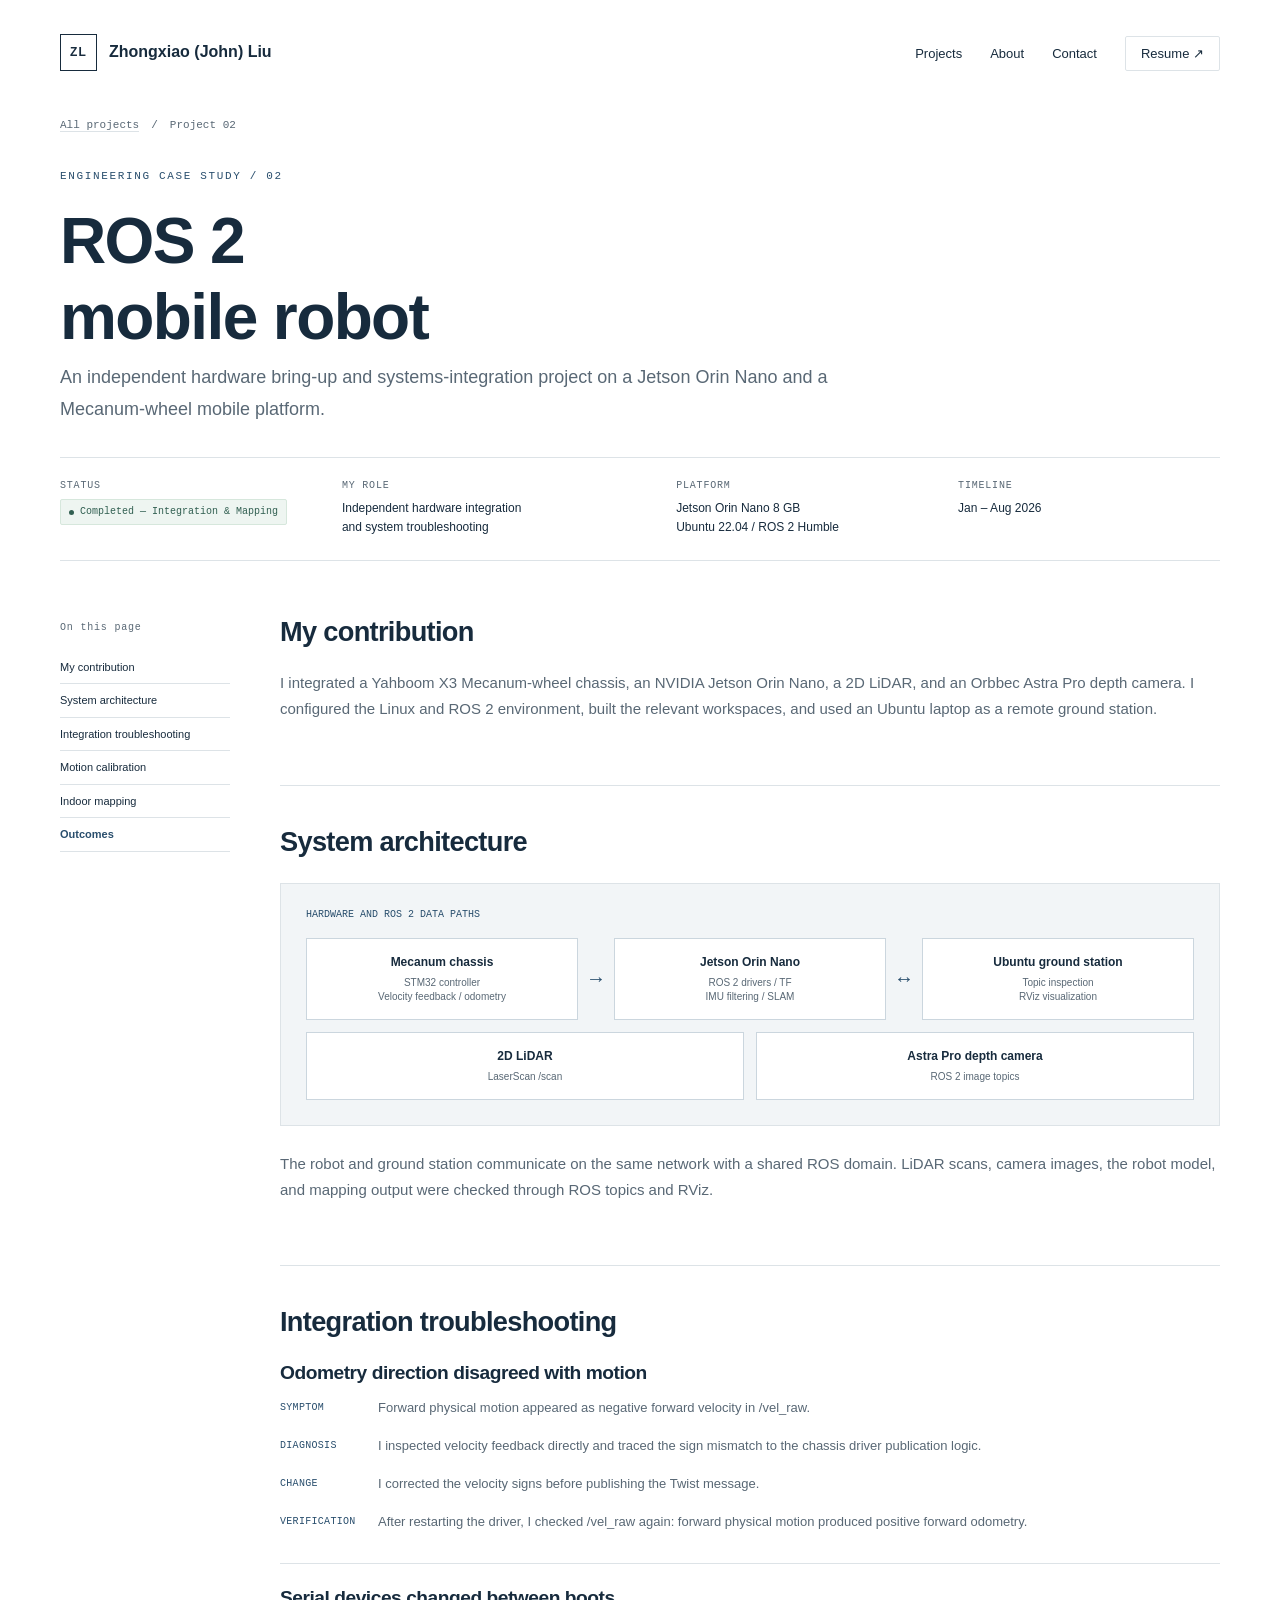
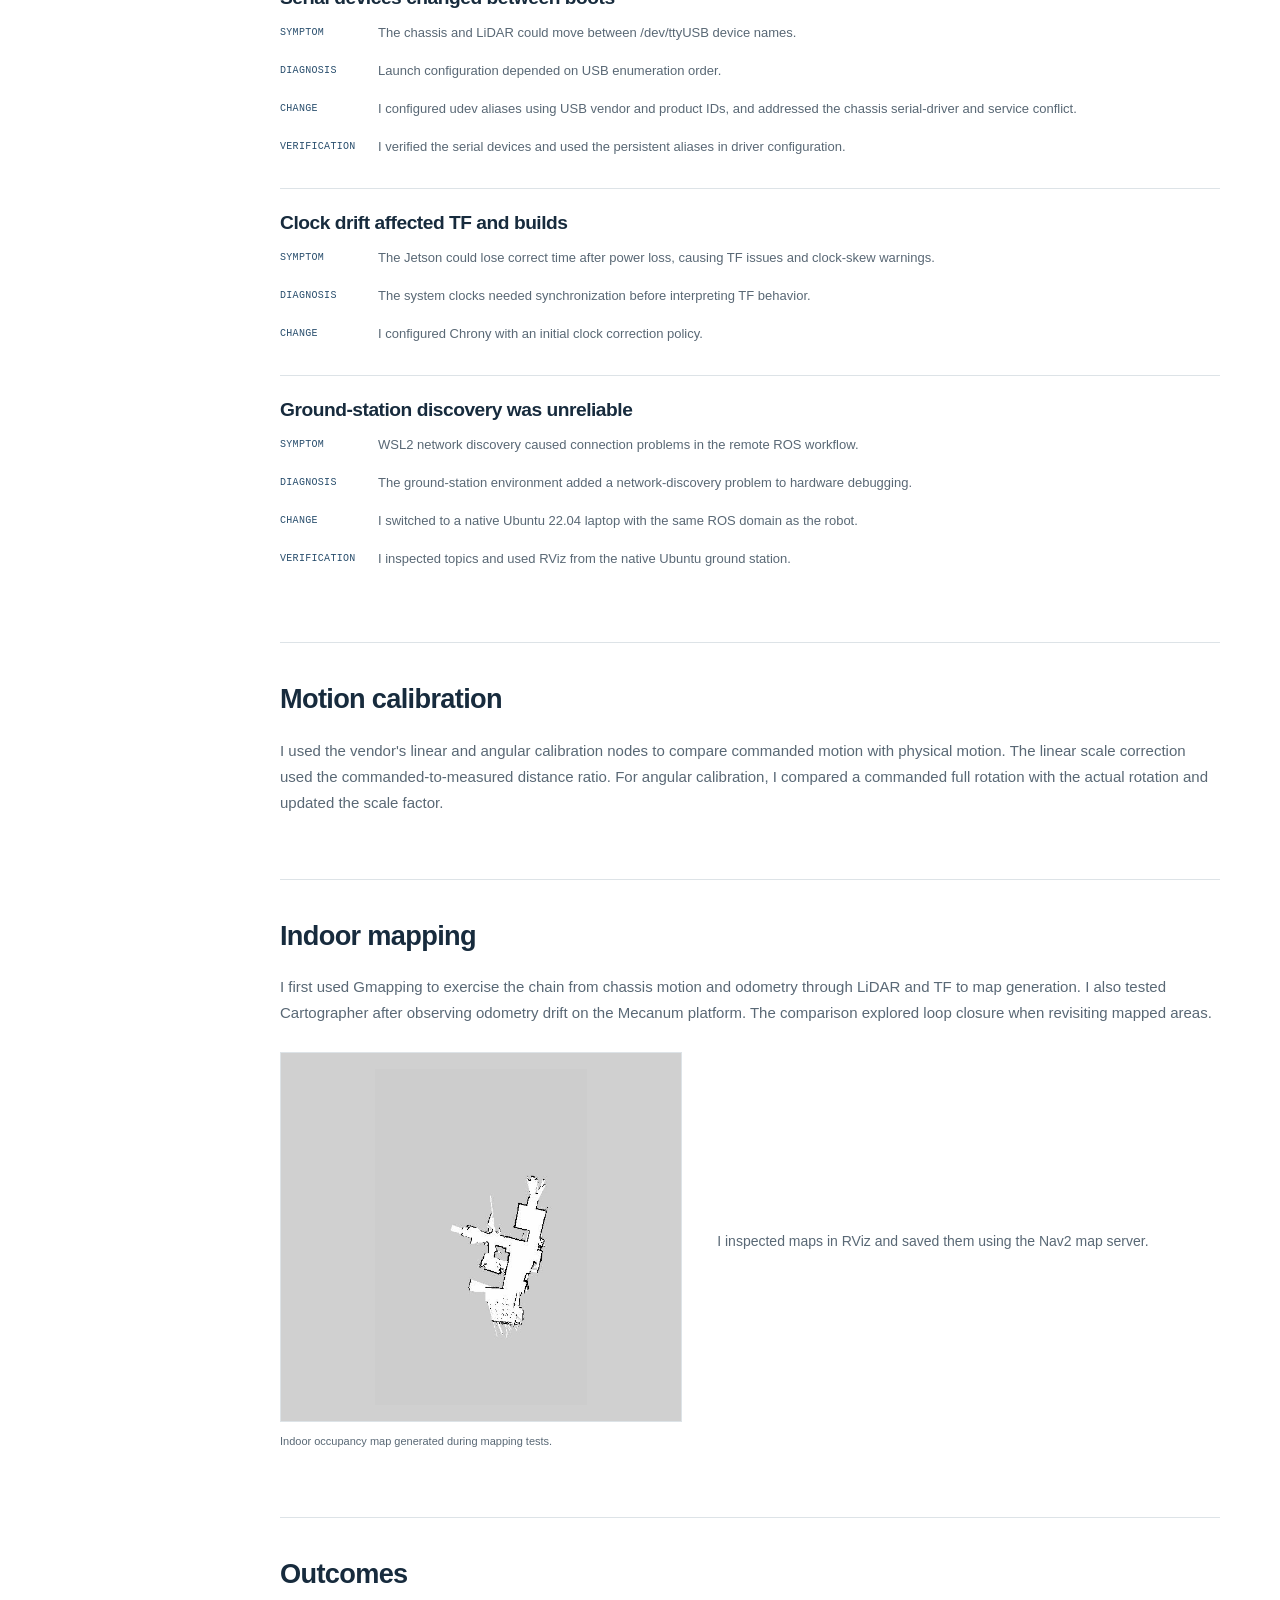
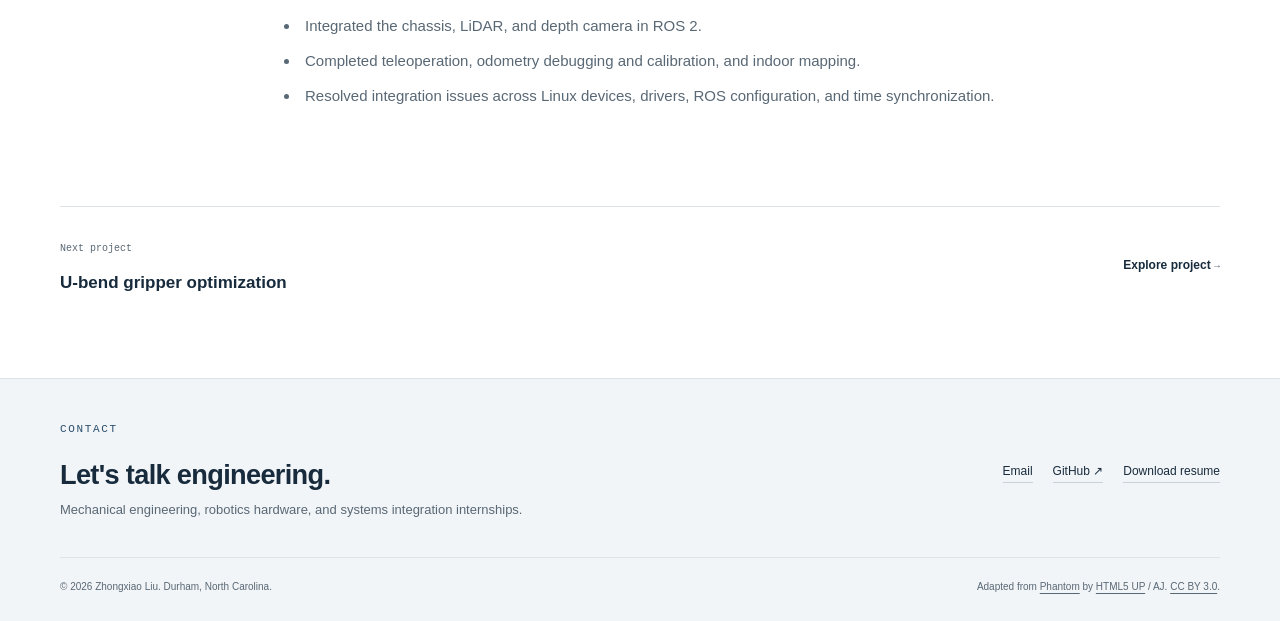
==== commit ca6309a0: "change portfolio text" ====
--- a/ros-mobile-robot.html
+++ b/ros-mobile-robot.html
@@ -31,7 +31,7 @@
     <li><a href="safestep.html">SafeStep</a></li><li><a href="index.html#about">About</a></li>
     <li><a href="mailto:zhongxiao.liu@duke.edu">Email me</a></li>
   </ul></nav>
-  <main id="main"><div class="inner"><div class="breadcrumb"><a href="index.html#projects">All projects</a><span aria-hidden="true">/</span><span>Project 02</span></div><header class="case-heading"><span class="eyebrow">Engineering case study / 02</span><h1>ROS 2<br>mobile robot</h1><p>An independent hardware bring-up and systems-integration project on a Jetson Orin Nano and a Mecanum-wheel mobile platform.</p></header><dl class="project-facts"><div><dt>Status</dt><dd><span class="status">Completed — Integration &amp; Mapping</span></dd></div><div><dt>My role</dt><dd>Independent hardware integration<br>and system troubleshooting</dd></div><div><dt>Platform</dt><dd>Jetson Orin Nano 8 GB<br>Ubuntu 22.04 / ROS 2 Humble</dd></div><div><dt>Timeline</dt><dd>Jan – Aug 2026</dd></div></dl><div class="note"><strong>Completed project scope</strong><p>Hardware bring-up, sensor integration, teleoperation, odometry debugging and calibration, RViz visualization, and indoor mapping.</p></div><div class="case-layout"><aside class="case-nav" aria-label="On this page"><span>On this page</span><a href="#contribution">My contribution</a><a href="#architecture">System architecture</a><a href="#debugging">Integration troubleshooting</a><a href="#calibration">Motion calibration</a><a href="#mapping">Indoor mapping</a><a href="#outcome">Outcomes</a></aside><div class="case-body"><section id="contribution" class="case-section"><h2>My contribution</h2><p>I integrated a Yahboom X3 Mecanum-wheel chassis, an NVIDIA Jetson Orin Nano, a 2D LiDAR, and an Orbbec Astra Pro depth camera. I configured the Linux and ROS 2 environment, built the relevant workspaces, and used an Ubuntu laptop as a remote ground station.</p></section><section id="architecture" class="case-section"><h2>System architecture</h2><div class="architecture"><div class="architecture-label">HARDWARE AND ROS 2 DATA PATHS</div><div class="system-flow"><div class="system-node"><strong>Mecanum chassis</strong><span>STM32 controller<br>Velocity feedback / odometry</span></div><span class="flow-separator" aria-hidden="true">→</span><div class="system-node"><strong>Jetson Orin Nano</strong><span>ROS 2 drivers / TF<br>IMU filtering / SLAM</span></div><span class="flow-separator" aria-hidden="true">↔</span><div class="system-node"><strong>Ubuntu ground station</strong><span>Topic inspection<br>RViz visualization</span></div></div><div class="system-flow" style="margin-top:12px"><div class="system-node"><strong>2D LiDAR</strong><span>LaserScan /scan</span></div><div class="system-node"><strong>Astra Pro depth camera</strong><span>ROS 2 image topics</span></div></div></div><p>The robot and ground station communicate on the same network with a shared ROS domain. LiDAR scans, camera images, the robot model, and mapping output were checked through ROS topics and RViz.</p></section><section id="debugging" class="case-section"><h2>Integration troubleshooting</h2><article class="debug-step"><h3>Odometry direction disagreed with motion</h3><dl><dt>Symptom</dt><dd>Forward physical motion appeared as negative forward velocity in /vel_raw.</dd><dt>Diagnosis</dt><dd>I inspected velocity feedback directly and traced the sign mismatch to the chassis driver publication logic.</dd><dt>Change</dt><dd>I corrected the velocity signs before publishing the Twist message.</dd><dt>Verification</dt><dd>After restarting the driver, I checked /vel_raw again: forward physical motion produced positive forward odometry.</dd></dl></article><article class="debug-step"><h3>Serial devices changed between boots</h3><dl><dt>Symptom</dt><dd>The chassis and LiDAR could move between /dev/ttyUSB device names.</dd><dt>Diagnosis</dt><dd>Launch configuration depended on USB enumeration order.</dd><dt>Change</dt><dd>I configured udev aliases using USB vendor and product IDs, and addressed the chassis serial-driver and service conflict.</dd><dt>Verification</dt><dd>I verified the serial devices and used the persistent aliases in driver configuration.</dd></dl></article><article class="debug-step"><h3>Clock drift affected TF and builds</h3><dl><dt>Symptom</dt><dd>The Jetson could lose correct time after power loss, causing TF issues and clock-skew warnings.</dd><dt>Diagnosis</dt><dd>The system clocks needed synchronization before interpreting TF behavior.</dd><dt>Change</dt><dd>I configured Chrony with an initial clock correction policy.</dd></dl></article><article class="debug-step"><h3>Ground-station discovery was unreliable</h3><dl><dt>Symptom</dt><dd>WSL2 network discovery caused connection problems in the remote ROS workflow.</dd><dt>Diagnosis</dt><dd>The ground-station environment added a network-discovery problem to hardware debugging.</dd><dt>Change</dt><dd>I switched to a native Ubuntu 22.04 laptop with the same ROS domain as the robot.</dd><dt>Verification</dt><dd>I inspected topics and used RViz from the native Ubuntu ground station.</dd></dl></article></section><section id="calibration" class="case-section"><h2>Motion calibration</h2><p>I used the vendor's linear and angular calibration nodes to compare commanded motion with physical motion. The linear scale correction used the commanded-to-measured distance ratio. For angular calibration, I compared a commanded full rotation with the actual rotation and updated the scale factor.</p></section><section id="mapping" class="case-section"><h2>Indoor mapping</h2><p>I first used Gmapping to exercise the chain from chassis motion and odometry through LiDAR and TF to map generation. I also tested Cartographer after observing odometry drift on the Mecanum platform. The comparison explored loop closure when revisiting mapped areas.</p><div class="map-result"><figure class=""><a class="image-frame" href="assets/images/indoor-map.jpg" data-lightbox aria-label="Enlarge: Saved grayscale occupancy map from the indoor robot mapping project"><img src="assets/images/indoor-map.jpg" alt="Saved grayscale occupancy map from the indoor robot mapping project" loading="lazy" decoding="async"></a><figcaption><span class="evidence-label">Mapping output</span>Indoor occupancy map generated during mapping tests.</figcaption></figure><div><h3>Saved mapping output</h3><p>I inspected maps in RViz and saved them using the Nav2 map server.</p></div></div></section><section id="outcome" class="case-section"><h2>Outcomes</h2><ul><li>Integrated the chassis, LiDAR, and depth camera in ROS 2.</li><li>Completed teleoperation, odometry debugging and calibration, and indoor mapping.</li><li>Resolved integration issues across Linux devices, drivers, ROS configuration, and time synchronization.</li></ul></section></div></div><div class="next-project"><div><span>Next project</span><strong>U-bend gripper optimization</strong></div><a href="u-bend-gripper.html">Explore project <span aria-hidden="true">→</span></a></div></div></main>
+  <main id="main"><div class="inner"><div class="breadcrumb"><a href="index.html#projects">All projects</a><span aria-hidden="true">/</span><span>Project 02</span></div><header class="case-heading"><span class="eyebrow">Engineering case study / 02</span><h1>ROS 2<br>mobile robot</h1><p>An independent hardware bring-up and systems-integration project on a Jetson Orin Nano and a Mecanum-wheel mobile platform.</p></header><dl class="project-facts"><div><dt>Status</dt><dd><span class="status">Completed — Integration &amp; Mapping</span></dd></div><div><dt>My role</dt><dd>Independent hardware integration<br>and system troubleshooting</dd></div><div><dt>Platform</dt><dd>Jetson Orin Nano 8 GB<br>Ubuntu 22.04 / ROS 2 Humble</dd></div><div><dt>Timeline</dt><dd>Jan – Aug 2026</dd></div></dl><div class="case-layout"><aside class="case-nav" aria-label="On this page"><span>On this page</span><a href="#contribution">My contribution</a><a href="#architecture">System architecture</a><a href="#debugging">Integration troubleshooting</a><a href="#calibration">Motion calibration</a><a href="#mapping">Indoor mapping</a><a href="#outcome">Outcomes</a></aside><div class="case-body"><section id="contribution" class="case-section"><h2>My contribution</h2><p>I integrated a Yahboom X3 Mecanum-wheel chassis, an NVIDIA Jetson Orin Nano, a 2D LiDAR, and an Orbbec Astra Pro depth camera. I configured the Linux and ROS 2 environment, built the relevant workspaces, and used an Ubuntu laptop as a remote ground station.</p></section><section id="architecture" class="case-section"><h2>System architecture</h2><div class="architecture"><div class="architecture-label">HARDWARE AND ROS 2 DATA PATHS</div><div class="system-flow"><div class="system-node"><strong>Mecanum chassis</strong><span>STM32 controller<br>Velocity feedback / odometry</span></div><span class="flow-separator" aria-hidden="true">→</span><div class="system-node"><strong>Jetson Orin Nano</strong><span>ROS 2 drivers / TF<br>IMU filtering / SLAM</span></div><span class="flow-separator" aria-hidden="true">↔</span><div class="system-node"><strong>Ubuntu ground station</strong><span>Topic inspection<br>RViz visualization</span></div></div><div class="system-flow" style="margin-top:12px"><div class="system-node"><strong>2D LiDAR</strong><span>LaserScan /scan</span></div><div class="system-node"><strong>Astra Pro depth camera</strong><span>ROS 2 image topics</span></div></div></div><p>The robot and ground station communicate on the same network with a shared ROS domain. LiDAR scans, camera images, the robot model, and mapping output were checked through ROS topics and RViz.</p></section><section id="debugging" class="case-section"><h2>Integration troubleshooting</h2><article class="debug-step"><h3>Odometry direction disagreed with motion</h3><dl><dt>Symptom</dt><dd>Forward physical motion appeared as negative forward velocity in /vel_raw.</dd><dt>Diagnosis</dt><dd>I inspected velocity feedback directly and traced the sign mismatch to the chassis driver publication logic.</dd><dt>Change</dt><dd>I corrected the velocity signs before publishing the Twist message.</dd><dt>Verification</dt><dd>After restarting the driver, I checked /vel_raw again: forward physical motion produced positive forward odometry.</dd></dl></article><article class="debug-step"><h3>Serial devices changed between boots</h3><dl><dt>Symptom</dt><dd>The chassis and LiDAR could move between /dev/ttyUSB device names.</dd><dt>Diagnosis</dt><dd>Launch configuration depended on USB enumeration order.</dd><dt>Change</dt><dd>I configured udev aliases using USB vendor and product IDs, and addressed the chassis serial-driver and service conflict.</dd><dt>Verification</dt><dd>I verified the serial devices and used the persistent aliases in driver configuration.</dd></dl></article><article class="debug-step"><h3>Clock drift affected TF and builds</h3><dl><dt>Symptom</dt><dd>The Jetson could lose correct time after power loss, causing TF issues and clock-skew warnings.</dd><dt>Diagnosis</dt><dd>The system clocks needed synchronization before interpreting TF behavior.</dd><dt>Change</dt><dd>I configured Chrony with an initial clock correction policy.</dd></dl></article><article class="debug-step"><h3>Ground-station discovery was unreliable</h3><dl><dt>Symptom</dt><dd>WSL2 network discovery caused connection problems in the remote ROS workflow.</dd><dt>Diagnosis</dt><dd>The ground-station environment added a network-discovery problem to hardware debugging.</dd><dt>Change</dt><dd>I switched to a native Ubuntu 22.04 laptop with the same ROS domain as the robot.</dd><dt>Verification</dt><dd>I inspected topics and used RViz from the native Ubuntu ground station.</dd></dl></article></section><section id="calibration" class="case-section"><h2>Motion calibration</h2><p>I used the vendor's linear and angular calibration nodes to compare commanded motion with physical motion. The linear scale correction used the commanded-to-measured distance ratio. For angular calibration, I compared a commanded full rotation with the actual rotation and updated the scale factor.</p></section><section id="mapping" class="case-section"><h2>Indoor mapping</h2><p>I first used Gmapping to exercise the chain from chassis motion and odometry through LiDAR and TF to map generation. I also tested Cartographer after observing odometry drift on the Mecanum platform. The comparison explored loop closure when revisiting mapped areas.</p><div class="map-result"><figure class=""><a class="image-frame" href="assets/images/indoor-map.jpg" data-lightbox aria-label="Enlarge: Saved grayscale occupancy map from the indoor robot mapping project"><img src="assets/images/indoor-map.jpg" alt="Saved grayscale occupancy map from the indoor robot mapping project" loading="lazy" decoding="async"></a><figcaption>Indoor occupancy map generated during mapping tests.</figcaption></figure><div><p>I inspected maps in RViz and saved them using the Nav2 map server.</p></div></div></section><section id="outcome" class="case-section"><h2>Outcomes</h2><ul><li>Integrated the chassis, LiDAR, and depth camera in ROS 2.</li><li>Completed teleoperation, odometry debugging and calibration, and indoor mapping.</li><li>Resolved integration issues across Linux devices, drivers, ROS configuration, and time synchronization.</li></ul></section></div></div><div class="next-project"><div><span>Next project</span><strong>U-bend gripper optimization</strong></div><a href="u-bend-gripper.html">Explore project <span aria-hidden="true">→</span></a></div></div></main>
   <footer id="footer"><div class="inner">
     <div class="footer-main" id="contact"><div><span class="eyebrow">Contact</span><h2>Let's talk engineering.</h2><p>Mechanical engineering, robotics hardware, and systems integration internships.</p></div>
       <div class="footer-links"><a href="mailto:zhongxiao.liu@duke.edu">Email</a><a href="https://github.com/liu-cool-cmd" target="_blank" rel="noopener">GitHub <span aria-hidden="true">↗</span></a><a href="Zhongxiao-Liu-Resume.pdf" download>Download resume</a></div>
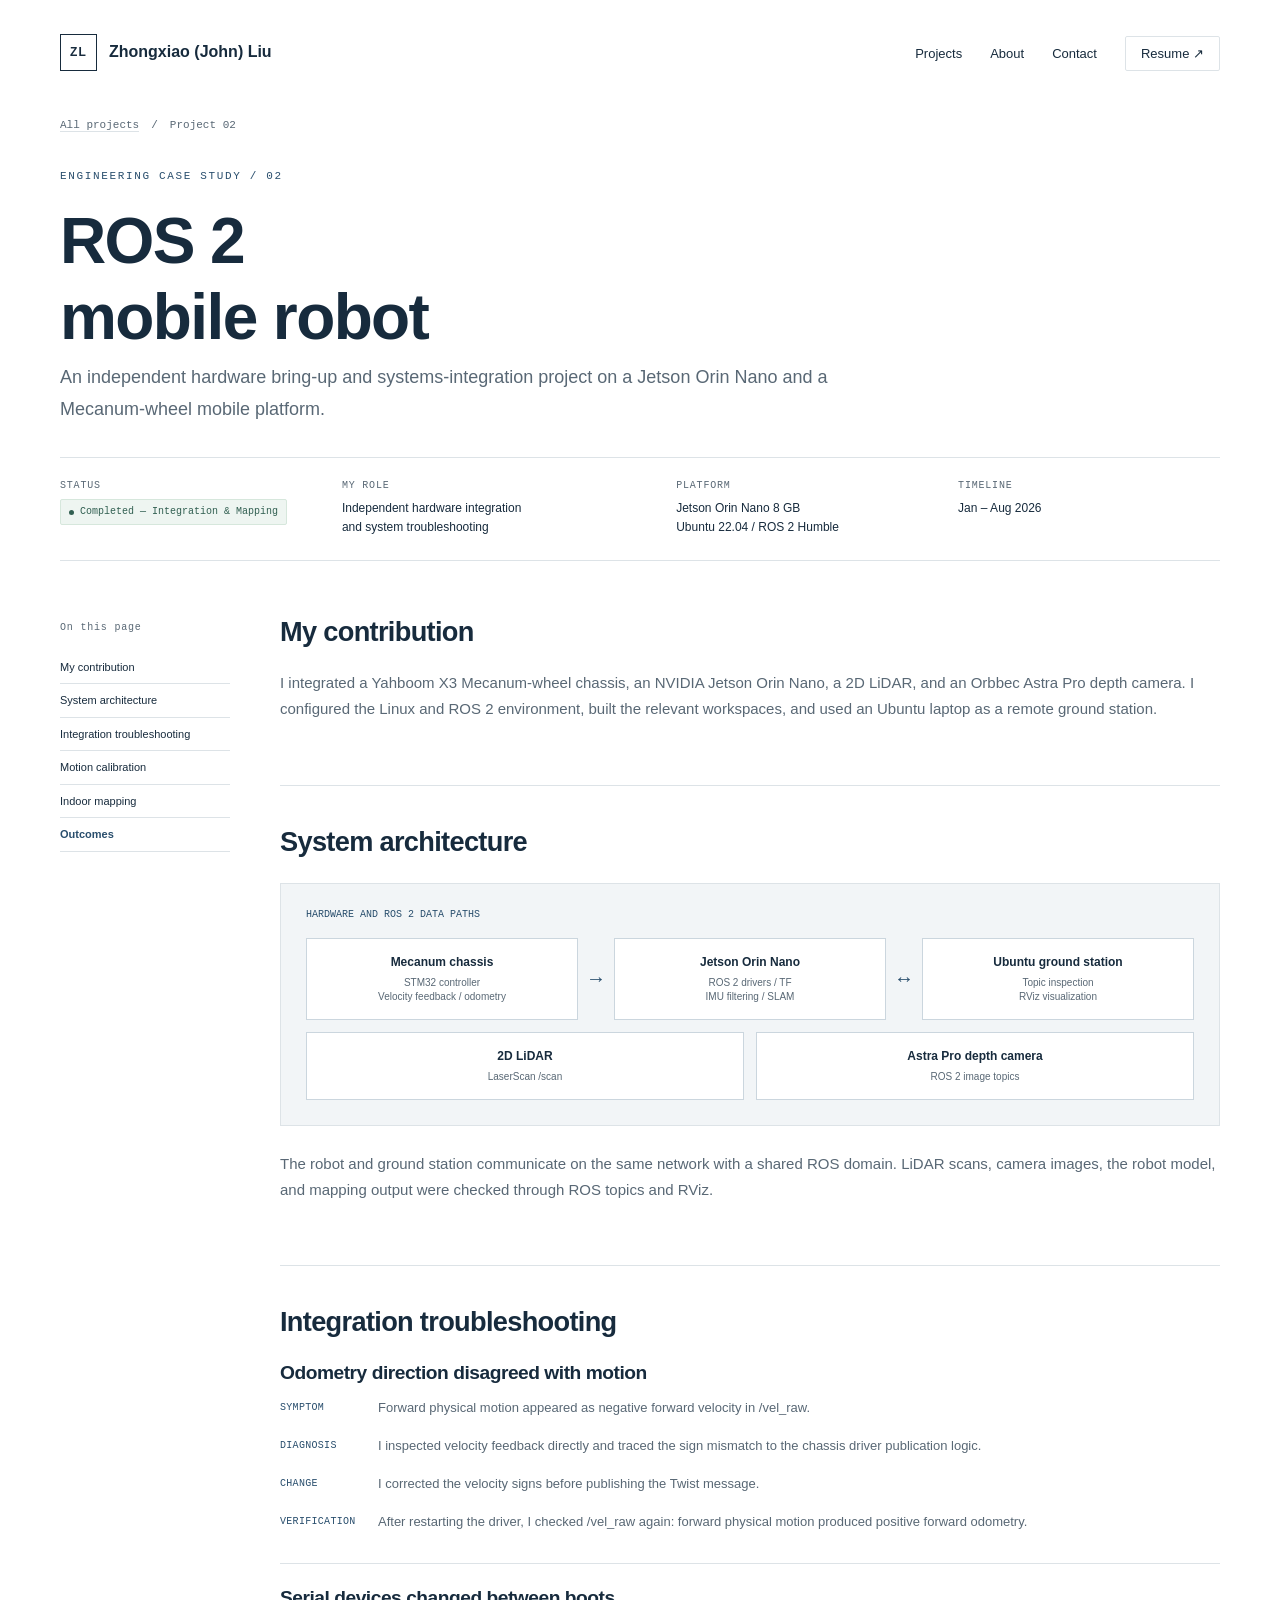
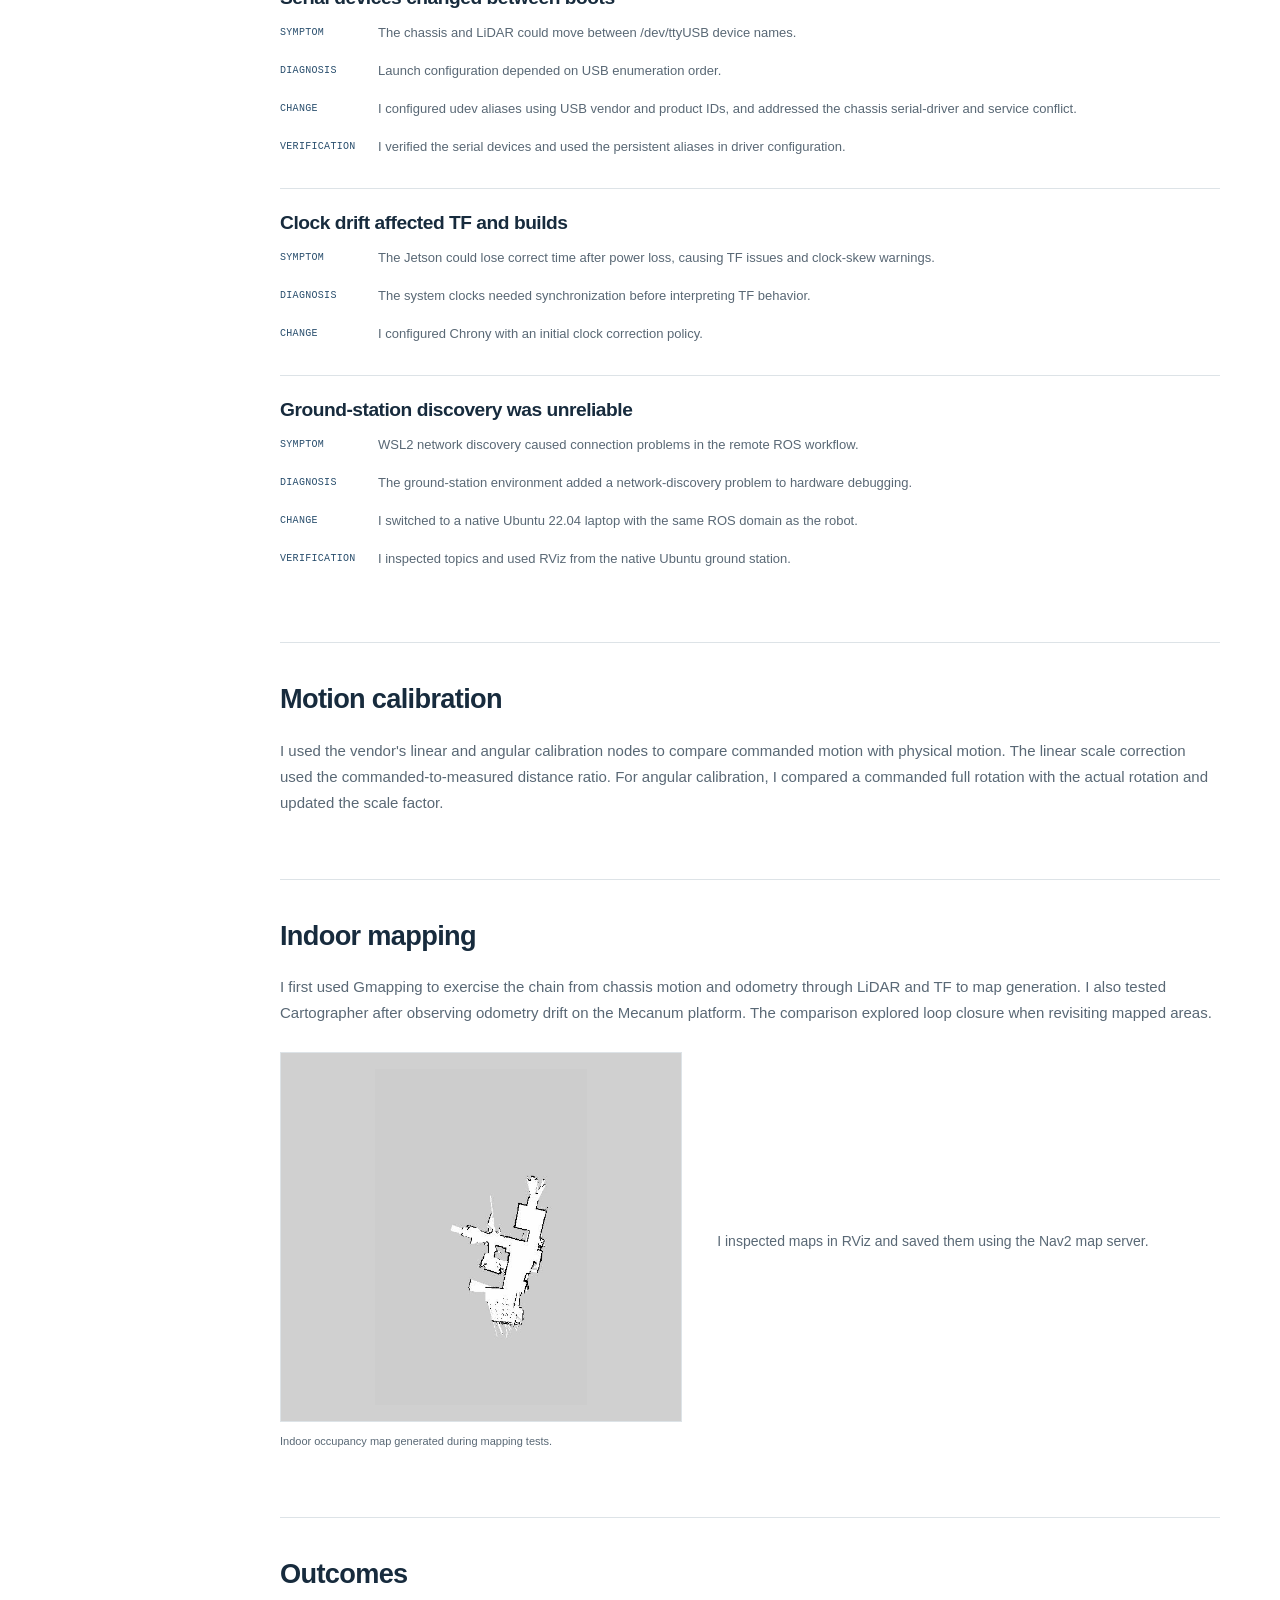
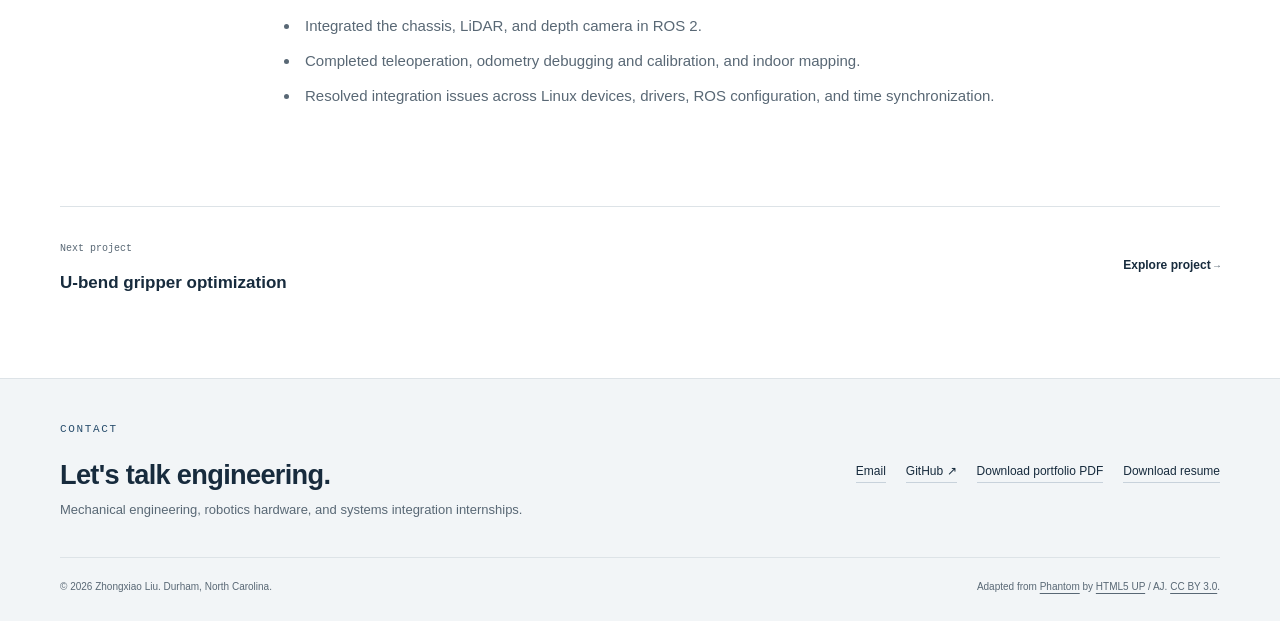
==== commit 7e5de3d5: "add some picture" ====
--- a/ros-mobile-robot.html
+++ b/ros-mobile-robot.html
@@ -1,44 +1,44 @@
-<!DOCTYPE html>
-<!-- Adapted from Phantom by HTML5 UP / AJ. CC BY 3.0. See LICENSE.txt. -->
-<html lang="en">
-<head>
-  <meta charset="utf-8">
-  <meta name="viewport" content="width=device-width, initial-scale=1">
-  <meta name="description" content="Independent Jetson and ROS 2 hardware integration, odometry troubleshooting, motion calibration, and indoor SLAM. Bring-up and mapping completed.">
-  <meta name="theme-color" content="#172b3d">
-  <title>ROS 2 Mobile Robot | Zhongxiao Liu</title>
-  <link rel="icon" type="image/svg+xml" href="assets/images/favicon.svg">
-  <link rel="stylesheet" href="assets/css/main.css">
-  <link rel="stylesheet" href="assets/css/portfolio.css">
-  <noscript><link rel="stylesheet" href="assets/css/noscript.css"></noscript>
-</head>
-<body class="is-preload">
-<a class="skip-link" href="#main">Skip to content</a>
-<div id="wrapper">
-  <header id="header"><div class="inner">
-    <a href="index.html" class="logo" aria-label="Zhongxiao Liu, home"><span class="monogram" aria-hidden="true">ZL</span><span>Zhongxiao (John) Liu</span></a>
-    <nav aria-label="Main navigation"><ul>
-      <li class="desktop-link"><a href="index.html#projects">Projects</a></li>
-      <li class="desktop-link"><a href="index.html#about">About</a></li>
-      <li class="desktop-link"><a href="#contact">Contact</a></li>
-      <li><a class="resume-link" href="Zhongxiao-Liu-Resume.pdf" target="_blank" rel="noopener">Resume <span aria-hidden="true">↗</span></a></li>
-      <li class="mobile-menu"><a href="#menu">Menu</a></li>
-    </ul></nav>
-  </div></header>
-  <nav id="menu" aria-label="Mobile navigation"><h2>Explore</h2><ul>
-    <li><a href="index.html#projects">Selected projects</a></li><li><a href="safety-valve.html">Safety valve test platform</a></li>
-    <li><a href="ros-mobile-robot.html">ROS 2 mobile robot</a></li><li><a href="u-bend-gripper.html">U-bend gripper optimization</a></li>
-    <li><a href="safestep.html">SafeStep</a></li><li><a href="index.html#about">About</a></li>
-    <li><a href="mailto:zhongxiao.liu@duke.edu">Email me</a></li>
-  </ul></nav>
-  <main id="main"><div class="inner"><div class="breadcrumb"><a href="index.html#projects">All projects</a><span aria-hidden="true">/</span><span>Project 02</span></div><header class="case-heading"><span class="eyebrow">Engineering case study / 02</span><h1>ROS 2<br>mobile robot</h1><p>An independent hardware bring-up and systems-integration project on a Jetson Orin Nano and a Mecanum-wheel mobile platform.</p></header><dl class="project-facts"><div><dt>Status</dt><dd><span class="status">Completed — Integration &amp; Mapping</span></dd></div><div><dt>My role</dt><dd>Independent hardware integration<br>and system troubleshooting</dd></div><div><dt>Platform</dt><dd>Jetson Orin Nano 8 GB<br>Ubuntu 22.04 / ROS 2 Humble</dd></div><div><dt>Timeline</dt><dd>Jan – Aug 2026</dd></div></dl><div class="case-layout"><aside class="case-nav" aria-label="On this page"><span>On this page</span><a href="#contribution">My contribution</a><a href="#architecture">System architecture</a><a href="#debugging">Integration troubleshooting</a><a href="#calibration">Motion calibration</a><a href="#mapping">Indoor mapping</a><a href="#outcome">Outcomes</a></aside><div class="case-body"><section id="contribution" class="case-section"><h2>My contribution</h2><p>I integrated a Yahboom X3 Mecanum-wheel chassis, an NVIDIA Jetson Orin Nano, a 2D LiDAR, and an Orbbec Astra Pro depth camera. I configured the Linux and ROS 2 environment, built the relevant workspaces, and used an Ubuntu laptop as a remote ground station.</p></section><section id="architecture" class="case-section"><h2>System architecture</h2><div class="architecture"><div class="architecture-label">HARDWARE AND ROS 2 DATA PATHS</div><div class="system-flow"><div class="system-node"><strong>Mecanum chassis</strong><span>STM32 controller<br>Velocity feedback / odometry</span></div><span class="flow-separator" aria-hidden="true">→</span><div class="system-node"><strong>Jetson Orin Nano</strong><span>ROS 2 drivers / TF<br>IMU filtering / SLAM</span></div><span class="flow-separator" aria-hidden="true">↔</span><div class="system-node"><strong>Ubuntu ground station</strong><span>Topic inspection<br>RViz visualization</span></div></div><div class="system-flow" style="margin-top:12px"><div class="system-node"><strong>2D LiDAR</strong><span>LaserScan /scan</span></div><div class="system-node"><strong>Astra Pro depth camera</strong><span>ROS 2 image topics</span></div></div></div><p>The robot and ground station communicate on the same network with a shared ROS domain. LiDAR scans, camera images, the robot model, and mapping output were checked through ROS topics and RViz.</p></section><section id="debugging" class="case-section"><h2>Integration troubleshooting</h2><article class="debug-step"><h3>Odometry direction disagreed with motion</h3><dl><dt>Symptom</dt><dd>Forward physical motion appeared as negative forward velocity in /vel_raw.</dd><dt>Diagnosis</dt><dd>I inspected velocity feedback directly and traced the sign mismatch to the chassis driver publication logic.</dd><dt>Change</dt><dd>I corrected the velocity signs before publishing the Twist message.</dd><dt>Verification</dt><dd>After restarting the driver, I checked /vel_raw again: forward physical motion produced positive forward odometry.</dd></dl></article><article class="debug-step"><h3>Serial devices changed between boots</h3><dl><dt>Symptom</dt><dd>The chassis and LiDAR could move between /dev/ttyUSB device names.</dd><dt>Diagnosis</dt><dd>Launch configuration depended on USB enumeration order.</dd><dt>Change</dt><dd>I configured udev aliases using USB vendor and product IDs, and addressed the chassis serial-driver and service conflict.</dd><dt>Verification</dt><dd>I verified the serial devices and used the persistent aliases in driver configuration.</dd></dl></article><article class="debug-step"><h3>Clock drift affected TF and builds</h3><dl><dt>Symptom</dt><dd>The Jetson could lose correct time after power loss, causing TF issues and clock-skew warnings.</dd><dt>Diagnosis</dt><dd>The system clocks needed synchronization before interpreting TF behavior.</dd><dt>Change</dt><dd>I configured Chrony with an initial clock correction policy.</dd></dl></article><article class="debug-step"><h3>Ground-station discovery was unreliable</h3><dl><dt>Symptom</dt><dd>WSL2 network discovery caused connection problems in the remote ROS workflow.</dd><dt>Diagnosis</dt><dd>The ground-station environment added a network-discovery problem to hardware debugging.</dd><dt>Change</dt><dd>I switched to a native Ubuntu 22.04 laptop with the same ROS domain as the robot.</dd><dt>Verification</dt><dd>I inspected topics and used RViz from the native Ubuntu ground station.</dd></dl></article></section><section id="calibration" class="case-section"><h2>Motion calibration</h2><p>I used the vendor's linear and angular calibration nodes to compare commanded motion with physical motion. The linear scale correction used the commanded-to-measured distance ratio. For angular calibration, I compared a commanded full rotation with the actual rotation and updated the scale factor.</p></section><section id="mapping" class="case-section"><h2>Indoor mapping</h2><p>I first used Gmapping to exercise the chain from chassis motion and odometry through LiDAR and TF to map generation. I also tested Cartographer after observing odometry drift on the Mecanum platform. The comparison explored loop closure when revisiting mapped areas.</p><div class="map-result"><figure class=""><a class="image-frame" href="assets/images/indoor-map.jpg" data-lightbox aria-label="Enlarge: Saved grayscale occupancy map from the indoor robot mapping project"><img src="assets/images/indoor-map.jpg" alt="Saved grayscale occupancy map from the indoor robot mapping project" loading="lazy" decoding="async"></a><figcaption>Indoor occupancy map generated during mapping tests.</figcaption></figure><div><p>I inspected maps in RViz and saved them using the Nav2 map server.</p></div></div></section><section id="outcome" class="case-section"><h2>Outcomes</h2><ul><li>Integrated the chassis, LiDAR, and depth camera in ROS 2.</li><li>Completed teleoperation, odometry debugging and calibration, and indoor mapping.</li><li>Resolved integration issues across Linux devices, drivers, ROS configuration, and time synchronization.</li></ul></section></div></div><div class="next-project"><div><span>Next project</span><strong>U-bend gripper optimization</strong></div><a href="u-bend-gripper.html">Explore project <span aria-hidden="true">→</span></a></div></div></main>
-  <footer id="footer"><div class="inner">
-    <div class="footer-main" id="contact"><div><span class="eyebrow">Contact</span><h2>Let's talk engineering.</h2><p>Mechanical engineering, robotics hardware, and systems integration internships.</p></div>
-      <div class="footer-links"><a href="mailto:zhongxiao.liu@duke.edu">Email</a><a href="https://github.com/liu-cool-cmd" target="_blank" rel="noopener">GitHub <span aria-hidden="true">↗</span></a><a href="Zhongxiao-Liu-Resume.pdf" download>Download resume</a></div>
-    </div>
-    <div class="footer-bottom"><span>© 2026 Zhongxiao Liu. Durham, North Carolina.</span><span>Adapted from <a href="https://html5up.net/phantom" target="_blank" rel="noopener">Phantom</a> by <a href="https://html5up.net" target="_blank" rel="noopener">HTML5 UP</a> / AJ. <a href="https://html5up.net/license" target="_blank" rel="noopener">CC BY 3.0</a>.</span></div>
-  </div></footer>
-</div>
-<dialog class="lightbox" aria-label="Expanded project image"><div class="lightbox-content"><button type="button" aria-label="Close expanded image">Close ×</button><img alt=""><p class="lightbox-caption"></p></div></dialog>
-<script src="assets/js/jquery.min.js"></script><script src="assets/js/browser.min.js"></script><script src="assets/js/breakpoints.min.js"></script><script src="assets/js/util.js"></script><script src="assets/js/main.js"></script><script src="assets/js/portfolio.js"></script>
-</body></html>+<!DOCTYPE html>
+<!-- Adapted from Phantom by HTML5 UP / AJ. CC BY 3.0. See LICENSE.txt. -->
+<html lang="en">
+<head>
+  <meta charset="utf-8">
+  <meta name="viewport" content="width=device-width, initial-scale=1">
+  <meta name="description" content="Independent Jetson and ROS 2 hardware integration, odometry troubleshooting, motion calibration, and indoor SLAM. Bring-up and mapping completed.">
+  <meta name="theme-color" content="#172b3d">
+  <title>ROS 2 Mobile Robot | Zhongxiao Liu</title>
+  <link rel="icon" type="image/svg+xml" href="assets/images/favicon.svg">
+  <link rel="stylesheet" href="assets/css/main.css">
+  <link rel="stylesheet" href="assets/css/portfolio.css">
+  <noscript><link rel="stylesheet" href="assets/css/noscript.css"></noscript>
+</head>
+<body class="is-preload">
+<a class="skip-link" href="#main">Skip to content</a>
+<div id="wrapper">
+  <header id="header"><div class="inner">
+    <a href="index.html" class="logo" aria-label="Zhongxiao Liu, home"><span class="monogram" aria-hidden="true">ZL</span><span>Zhongxiao (John) Liu</span></a>
+    <nav aria-label="Main navigation"><ul>
+      <li class="desktop-link"><a href="index.html#projects">Projects</a></li>
+      <li class="desktop-link"><a href="index.html#about">About</a></li>
+      <li class="desktop-link"><a href="#contact">Contact</a></li>
+      <li><a class="resume-link" href="Zhongxiao-Liu-Resume.pdf" target="_blank" rel="noopener">Resume <span aria-hidden="true">↗</span></a></li>
+      <li class="mobile-menu"><a href="#menu">Menu</a></li>
+    </ul></nav>
+  </div></header>
+  <nav id="menu" aria-label="Mobile navigation"><h2>Explore</h2><ul>
+    <li><a href="index.html#projects">Selected projects</a></li><li><a href="safety-valve.html">Safety valve test platform</a></li>
+    <li><a href="ros-mobile-robot.html">ROS 2 mobile robot</a></li><li><a href="u-bend-gripper.html">U-bend gripper optimization</a></li>
+    <li><a href="safestep.html">SafeStep</a></li><li><a href="index.html#about">About</a></li>
+    <li><a href="mailto:zhongxiao.liu@duke.edu">Email me</a></li>
+  </ul></nav>
+  <main id="main"><div class="inner"><div class="breadcrumb"><a href="index.html#projects">All projects</a><span aria-hidden="true">/</span><span>Project 02</span></div><header class="case-heading"><span class="eyebrow">Engineering case study / 02</span><h1>ROS 2<br>mobile robot</h1><p>An independent hardware bring-up and systems-integration project on a Jetson Orin Nano and a Mecanum-wheel mobile platform.</p></header><dl class="project-facts"><div><dt>Status</dt><dd><span class="status">Completed — Integration &amp; Mapping</span></dd></div><div><dt>My role</dt><dd>Independent hardware integration<br>and system troubleshooting</dd></div><div><dt>Platform</dt><dd>Jetson Orin Nano 8 GB<br>Ubuntu 22.04 / ROS 2 Humble</dd></div><div><dt>Timeline</dt><dd>Jan – Aug 2026</dd></div></dl><div class="case-layout"><aside class="case-nav" aria-label="On this page"><span>On this page</span><a href="#contribution">My contribution</a><a href="#architecture">System architecture</a><a href="#debugging">Integration troubleshooting</a><a href="#calibration">Motion calibration</a><a href="#mapping">Indoor mapping</a><a href="#outcome">Outcomes</a></aside><div class="case-body"><section id="contribution" class="case-section"><h2>My contribution</h2><p>I integrated a Yahboom X3 Mecanum-wheel chassis, an NVIDIA Jetson Orin Nano, a 2D LiDAR, and an Orbbec Astra Pro depth camera. I configured the Linux and ROS 2 environment, built the relevant workspaces, and used an Ubuntu laptop as a remote ground station.</p></section><section id="architecture" class="case-section"><h2>System architecture</h2><div class="architecture"><div class="architecture-label">HARDWARE AND ROS 2 DATA PATHS</div><div class="system-flow"><div class="system-node"><strong>Mecanum chassis</strong><span>STM32 controller<br>Velocity feedback / odometry</span></div><span class="flow-separator" aria-hidden="true">→</span><div class="system-node"><strong>Jetson Orin Nano</strong><span>ROS 2 drivers / TF<br>IMU filtering / SLAM</span></div><span class="flow-separator" aria-hidden="true">↔</span><div class="system-node"><strong>Ubuntu ground station</strong><span>Topic inspection<br>RViz visualization</span></div></div><div class="system-flow" style="margin-top:12px"><div class="system-node"><strong>2D LiDAR</strong><span>LaserScan /scan</span></div><div class="system-node"><strong>Astra Pro depth camera</strong><span>ROS 2 image topics</span></div></div></div><p>The robot and ground station communicate on the same network with a shared ROS domain. LiDAR scans, camera images, the robot model, and mapping output were checked through ROS topics and RViz.</p></section><section id="debugging" class="case-section"><h2>Integration troubleshooting</h2><article class="debug-step"><h3>Odometry direction disagreed with motion</h3><dl><dt>Symptom</dt><dd>Forward physical motion appeared as negative forward velocity in /vel_raw.</dd><dt>Diagnosis</dt><dd>I inspected velocity feedback directly and traced the sign mismatch to the chassis driver publication logic.</dd><dt>Change</dt><dd>I corrected the velocity signs before publishing the Twist message.</dd><dt>Verification</dt><dd>After restarting the driver, I checked /vel_raw again: forward physical motion produced positive forward odometry.</dd></dl></article><article class="debug-step"><h3>Serial devices changed between boots</h3><dl><dt>Symptom</dt><dd>The chassis and LiDAR could move between /dev/ttyUSB device names.</dd><dt>Diagnosis</dt><dd>Launch configuration depended on USB enumeration order.</dd><dt>Change</dt><dd>I configured udev aliases using USB vendor and product IDs, and addressed the chassis serial-driver and service conflict.</dd><dt>Verification</dt><dd>I verified the serial devices and used the persistent aliases in driver configuration.</dd></dl></article><article class="debug-step"><h3>Clock drift affected TF and builds</h3><dl><dt>Symptom</dt><dd>The Jetson could lose correct time after power loss, causing TF issues and clock-skew warnings.</dd><dt>Diagnosis</dt><dd>The system clocks needed synchronization before interpreting TF behavior.</dd><dt>Change</dt><dd>I configured Chrony with an initial clock correction policy.</dd></dl></article><article class="debug-step"><h3>Ground-station discovery was unreliable</h3><dl><dt>Symptom</dt><dd>WSL2 network discovery caused connection problems in the remote ROS workflow.</dd><dt>Diagnosis</dt><dd>The ground-station environment added a network-discovery problem to hardware debugging.</dd><dt>Change</dt><dd>I switched to a native Ubuntu 22.04 laptop with the same ROS domain as the robot.</dd><dt>Verification</dt><dd>I inspected topics and used RViz from the native Ubuntu ground station.</dd></dl></article></section><section id="calibration" class="case-section"><h2>Motion calibration</h2><p>I used the vendor's linear and angular calibration nodes to compare commanded motion with physical motion. The linear scale correction used the commanded-to-measured distance ratio. For angular calibration, I compared a commanded full rotation with the actual rotation and updated the scale factor.</p></section><section id="mapping" class="case-section"><h2>Indoor mapping</h2><p>I first used Gmapping to exercise the chain from chassis motion and odometry through LiDAR and TF to map generation. I also tested Cartographer after observing odometry drift on the Mecanum platform. The comparison explored loop closure when revisiting mapped areas.</p><div class="map-result"><figure class=""><a class="image-frame" href="assets/images/indoor-map.jpg" data-lightbox aria-label="Enlarge: Saved grayscale occupancy map from the indoor robot mapping project"><img src="assets/images/indoor-map.jpg" alt="Saved grayscale occupancy map from the indoor robot mapping project" loading="lazy" decoding="async"></a><figcaption>Indoor occupancy map generated during mapping tests.</figcaption></figure><div><p>I inspected maps in RViz and saved them using the Nav2 map server.</p></div></div></section><section id="outcome" class="case-section"><h2>Outcomes</h2><ul><li>Integrated the chassis, LiDAR, and depth camera in ROS 2.</li><li>Completed teleoperation, odometry debugging and calibration, and indoor mapping.</li><li>Resolved integration issues across Linux devices, drivers, ROS configuration, and time synchronization.</li></ul></section></div></div><div class="next-project"><div><span>Next project</span><strong>U-bend gripper optimization</strong></div><a href="u-bend-gripper.html">Explore project <span aria-hidden="true">→</span></a></div></div></main>
+  <footer id="footer"><div class="inner">
+    <div class="footer-main" id="contact"><div><span class="eyebrow">Contact</span><h2>Let's talk engineering.</h2><p>Mechanical engineering, robotics hardware, and systems integration internships.</p></div>
+      <div class="footer-links"><a href="mailto:zhongxiao.liu@duke.edu">Email</a><a href="https://github.com/liu-cool-cmd" target="_blank" rel="noopener">GitHub <span aria-hidden="true">↗</span></a><a href="Zhongxiao-Liu-Engineering-Portfolio.pdf" download>Download portfolio PDF</a><a href="Zhongxiao-Liu-Resume.pdf" download>Download resume</a></div>
+    </div>
+    <div class="footer-bottom"><span>© 2026 Zhongxiao Liu. Durham, North Carolina.</span><span>Adapted from <a href="https://html5up.net/phantom" target="_blank" rel="noopener">Phantom</a> by <a href="https://html5up.net" target="_blank" rel="noopener">HTML5 UP</a> / AJ. <a href="https://html5up.net/license" target="_blank" rel="noopener">CC BY 3.0</a>.</span></div>
+  </div></footer>
+</div>
+<dialog class="lightbox" aria-label="Expanded project image"><div class="lightbox-content"><button type="button" aria-label="Close expanded image">Close ×</button><img alt=""><p class="lightbox-caption"></p></div></dialog>
+<script src="assets/js/jquery.min.js"></script><script src="assets/js/browser.min.js"></script><script src="assets/js/breakpoints.min.js"></script><script src="assets/js/util.js"></script><script src="assets/js/main.js"></script><script src="assets/js/portfolio.js"></script>
+</body></html>
--- a/assets/css/portfolio.css
+++ b/assets/css/portfolio.css
@@ -129,3 +129,8 @@
 .evidence-gallery img{width:100%;height:100%;object-fit:contain}
 @media(max-width:736px){.project-image.text-cover{padding:25px 28px;gap:15px}.project-image.text-cover>strong{font-size:2.8rem}.text-cover-scope{font-size:12px}.assembly-comparison{grid-template-columns:1fr}.assembly-comparison .image-frame{height:270px}.fixture-figure .image-frame{height:350px}.mesh-figure .image-frame{height:240px}.contact-figure .image-frame{height:230px}.rail-bracket-figure .image-frame{height:130px}.fabrication-evidence{grid-template-columns:1fr}.fabrication-evidence .image-frame{height:270px}.evidence-gallery{grid-template-columns:1fr}.evidence-gallery .image-frame{height:280px}}
 @media(max-width:736px){.public-coil-reference{padding:12px 12px 0}.coil-callout-label{left:29%;top:3%;font-size:8px;padding:3px 5px}.coil-callout-line{top:19%;height:25%;border-left-width:1px}.coil-callout-marker{border-width:1px}.public-coil-reference figcaption{padding:12px 0 15px;font-size:10px}}
+
+/* Completed hardware photographs retain the full assembly view. */
+.two-up.completed-build .image-frame{height:auto;aspect-ratio:16/9;background:#fff}
+.two-up.completed-build img{object-fit:contain}
+@media(max-width:736px){.two-up.completed-build{grid-template-columns:1fr}}
